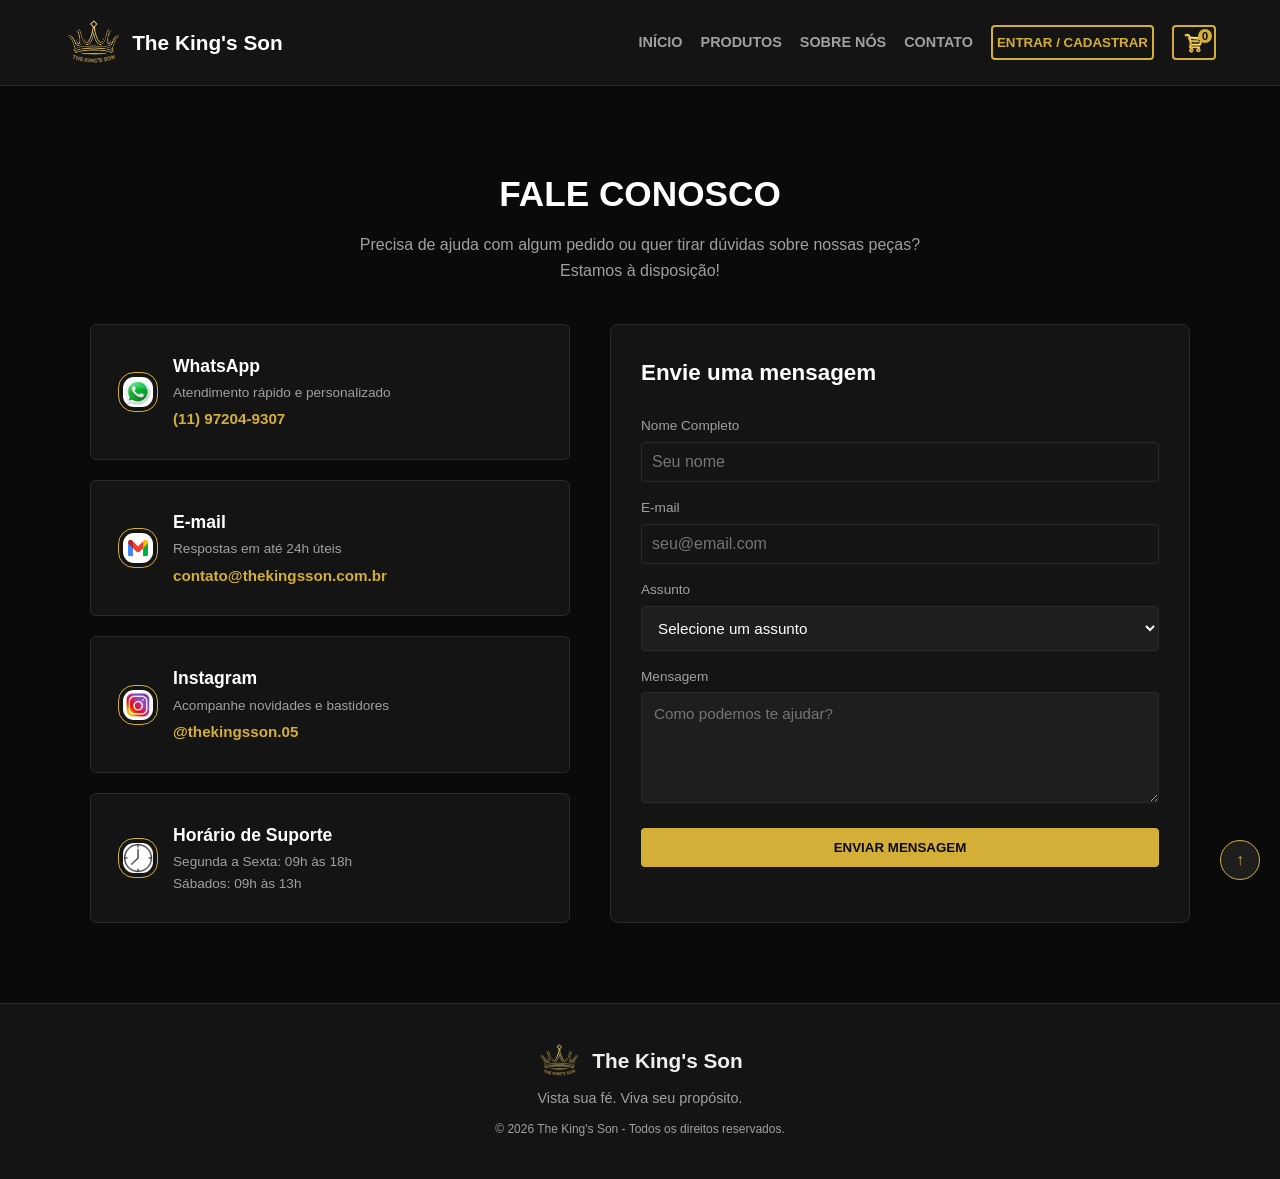
==== contato.html @ 027998e1 "Add files via upload" ====
<!DOCTYPE html>
<html lang="pt-BR">
<head>
    <meta charset="UTF-8">
    <meta name="viewport" content="width=device-width, initial-scale=1.0">
    <title>The King's Son | Moda Cristã</title>
    <link rel="stylesheet" href="style.css">
</head>
<body id="topo">
    <!-- CABEÇALHO DA PÁGINA -->
    <header>
        <div class="logo">
            <img src="./imagens/logopng.png" alt="Logo da marca The King's Son">
            <h1>The King's Son</h1>
        </div>
        <nav aria-label="Navegação Principal">
            <a href="./index.html">INÍCIO</a>
            <a href="./produtos.html">PRODUTOS</a>
            <a href="./sobrenos.html">SOBRE NÓS</a>
            <a href="#topo">CONTATO</a>
            <button type="button" id="botao-login-modal" class="botao-entrar">ENTRAR / CADASTRAR</button>
            <!-- Botão de acionamento do carrinho ajustado para corresponder ao JS -->
            <button type="button" id="botao-carrinho" class="botao-carrinho" aria-label="Abrir carrinho de compras">
                <img src="./imagens/carrinho.png" alt="Carrinho de compras" class="icone-carrinho-img">
                <!-- Contador de itens sobreposto -->
                <span id="contador-carrinho" class="contador-carrinho">0</span>
            </button>
        </nav>
    </header>
    <!-- CORPO DA PÁGINA -->
    <main>
        <!-- SEÇÃO DE CONTATO E ATENDIMENTO -->
        <section class="contato-secao">
            <div class="contato-container">
                <!-- CABEÇALHO DA SEÇÃO -->
                <div class="contato-header">
                    <h2>FALE CONOSCO</h2>
                    <p>Precisa de ajuda com algum pedido ou quer tirar dúvidas sobre nossas peças? Estamos à disposição!</p>
                </div>
                <div class="contato-conteudo">
                <!-- CANAIS DE ATENDIMENTO E REDES SOCIAIS -->
                    <div class="contato-info">
                        <div class="info-card">
                            <img src="./imagens/whatsapp.jpg" alt="Ícone do WhatsApp" class="info-img">
                            <div class="info-texto">
                                <h3>WhatsApp</h3>
                                <p>Atendimento rápido e personalizado</p>
                                <a href="https://wa.me/5511972049307" target="_blank" rel="noopener noreferrer" class="link-destaque">(11) 97204-9307</a>
                            </div>
                        </div>
                        <div class="info-card">
                            <img src="./imagens/gmail.jpg" alt="Ícone de E-mail" class="info-img">
                            <div class="info-texto">
                                <h3>E-mail</h3>
                                <p>Respostas em até 24h úteis</p>
                                <a href="https://mail.google.com/mail/?view=cm&amp;fs=1&amp;to=contato@thekingsson.com.br&amp;su=Suporte%20The%20Kings%20Sons" target="_blank" rel="noopener noreferrer" class="link-destaque">contato@thekingsson.com.br</a>
                            </div>
                        </div>
                        <div class="info-card">
                            <img src="./imagens/instagram.jpg" alt="Ícone do Instagram" class="info-img">
                            <div class="info-texto">
                                <h3>Instagram</h3>
                                <p>Acompanhe novidades e bastidores</p>
                                <a href="https://www.instagram.com/thekingsson.05?stkn=bnY3dXJkcWxwdWU1" target="_blank" rel="noopener noreferrer" class="link-destaque">@thekingsson.05</a>
                            </div>
                        </div>
                        <div class="info-card horarios">
                            <img src="./imagens/relogio.jpg" alt="Ícone do Horário de Suporte" class="info-img">
                            <div class="info-texto">
                                <h3>Horário de Suporte</h3>
                                <p>Segunda a Sexta: 09h às 18h</p>
                                <p>Sábados: 09h às 13h</p>
                            </div>
                        </div>
                    </div>
                    <!-- FORMULÁRIO DE MENSAGEM DIRETA -->
                    <form id="form-contato" class="contato-form">
                        <h3>Envie uma mensagem</h3>
                        <div class="grupo-input">
                            <label for="contato-nome">Nome Completo</label>
                            <input type="text" id="contato-nome" required placeholder="Seu nome">
                        </div>
                        <div class="grupo-input">
                            <label for="contato-email">E-mail</label>
                            <input type="email" id="contato-email" required placeholder="seu@email.com" autocomplete="email">
                        </div>
                        <div class="grupo-input">
                            <label for="contato-assunto">Assunto</label>
                            <select id="contato-assunto" required>
                                <option value="" disabled selected>Selecione um assunto</option>
                                <option value="duvida-produto">Dúvida sobre produtos/tamanhos/cores</option>
                                <option value="status-pedido">Status do meu pedido</option>
                                <option value="troca-devolucao">Troca ou devolução</option><option value="cancelamento-reembolso">Cancelamento/Reembolso</option>
                                <option value="outro">Outros assuntos</option>
                            </select>
                        </div>
                        <div class="grupo-input">
                            <label for="contato-mensagem">Mensagem</label>
                            <textarea id="contato-mensagem" rows="5" required placeholder="Como podemos te ajudar?"></textarea>
                        </div>
                        <button type="submit" class="botao-submit">ENVIAR MENSAGEM</button>
                    </form>
                </div>
            </div>
        </section>
    </main>
    <!-- MODAL DE LOGIN E CADASTRO -->
    <div id="modal-auth" class="modal-container" role="dialog" aria-modal="true" aria-labelledby="titulo-modal">
        <div class="modal-conteudo">
            <button type="button" class="fechar-modal" id="fechar-modal" aria-label="Fechar modal">&times;</button>
            <div class="modal-abas">
                <button type="button" class="aba-botao ativa" id="aba-login">Entrar</button>
                <button type="button" class="aba-botao" id="aba-cadastro">Cadastrar</button>
            </div>
            <!-- FORMULÁRIO DE LOGIN -->
            <form id="form-login" class="form-auth ativa">
                <h3 id="titulo-modal">Acesse sua conta</h3>
                <div class="grupo-input">
                    <label for="login-email">E-mail</label>
                    <input type="email" id="login-email" required placeholder="seu@email.com" autocomplete="email">
                </div>
                <div class="grupo-input">
                    <label for="login-senha">Senha</label>
                    <input type="password" id="login-senha" required placeholder="********" autocomplete="current-password">
                </div>
                <button type="submit" class="botao-submit">ENTRAR</button>
            </form>
            <!-- FORMULÁRIO DE CADASTRO -->
            <form id="form-cadastro" class="form-auth">
                <h3>Crie sua conta</h3>
                <div class="grupo-input">
                    <label for="cad-nome">Nome Completo</label>
                    <input type="text" id="cad-nome" required placeholder="Seu nome" autocomplete="name">
                </div>
                <div class="grupo-input">
                    <label for="cad-email">E-mail</label>
                    <input type="email" id="cad-email" required placeholder="seu@email.com" autocomplete="email">
                </div>
                <div class="grupo-input">
                    <label for="cad-senha">Senha</label>
                    <input type="password" id="cad-senha" required placeholder="Mínimo 6 caracteres" minlength="6" autocomplete="new-password">
                </div>
                <button type="submit" class="botao-submit">CRIAR CONTA</button>
            </form>
        </div>
    </div>
    <!-- GAVETA LATERAL DO CARRINHO -->
    <div id="carrinho-modal" class="carrinho-drawer" role="dialog" aria-modal="true" aria-label="Carrinho de Compras">
        <div class="carrinho-conteudo">
            <div class="carrinho-cabecalho">
                <h3>Seu Carrinho</h3>
                <button type="button" id="fechar-carrinho" aria-label="Fechar carrinho">&times;</button>
            </div>
            <div id="itens-carrinho" class="carrinho-itens">
                <!-- Os itens serão inseridos via JS -->
            </div>
            <div class="carrinho-rodape">
                <p>Total: <strong>R$ <span id="total-carrinho">0,00</span></strong></p>
                <a href="finalizarcompra.html" id="botao-finalizar-compra" class="botao-comprar">Finalizar Compra</a>
            </div>
        </div>
    </div>
    <!-- RODAPÉ DA PÁGINA -->
    <footer>
        <div class="footer-marca">
            <img src="./imagens/logopng.png" alt="Logo The King's Son">
            <h3>The King's Son</h3>
        </div>
        <p>Vista sua fé. Viva seu propósito.</p>
        <p class="copyright">© 2026 The King's Son - Todos os direitos reservados.</p>
    </footer>
    <!-- BOTÃO VOLTAR AO TOPO -->
    <a href="#topo" class="voltar-topo" aria-label="Voltar ao topo da página" title="Voltar ao topo">↑</a>
    <!-- SCRIPTS EXTERNOS -->
    <script type="text/javascript" src="script.js"></script>
</body>
</html>
---- style.css ----
/* ============== CONFIGURAÇÕES GERAIS ============== */
/* Seleciona todos os elementos para reset de espaçamentos */
*{
    /* Remove a margem externa padrão do navegador */
    margin: 0;
    /* Remove o espaçamento interno padrão do navegador */
    padding: 0;
    /* Inclui bordas e preenchimentos no cálculo do tamanho total do elemento */
    box-sizing: border-box;
}
/* Seleciona o elemento raiz da página */
html{
    /* Habilita a rolagem suave ao clicar em links internos */
    scroll-behavior: smooth;
}
/* Seleciona o corpo principal da página */
body{
    /* Define a cor de fundo */
    background-color: #0a0a0a;
    /* Define a cor do texto padrão */
    color: #f0f0f0;
    /* Define a família de fontes da página */
    font-family: Arial, sans-serif;
    /* Define o espaçamento entre as linhas de texto */
    line-height: 1.6;
}
/* Seleciona o container do cabeçalho */
header{
    /* Habilita o layout flexível */
    display: flex;
    /* Distribui os elementos com espaço entre eles */
    justify-content: space-between;
    /* Centraliza os elementos verticalmente */
    align-items: center;
    /* Define o espaçamento interno vertical e lateral */
    padding: 20px 5%;
    /* Define a cor de fundo do cabeçalho */
    background-color: #141414;
    /* Mantém o cabeçalho fixo durante a rolagem */
    position: sticky;
    /* Alinha o cabeçalho no topo da janela */
    top: 0;
    /* Define a sobreposição em relação aos outros elementos */
    z-index: 1000;
    /* Adiciona uma linha de borda na parte inferior */
    border-bottom: 1px solid #2a2a2a;
}
/* Seleciona a caixa da marca e logo */
.logo{
    /* Habilita o layout flexível */
    display: flex;
    /* Centraliza imagem e texto verticalmente */
    align-items: center;
    /* Define a distância entre a imagem e o título */
    gap: 8px;
}
/* Seleciona a imagem do logotipo */
.logo img{
    /* Define a altura fixa da imagem */
    height: 45px;
    /* Ajusta a largura proporcionalmente */
    width: auto;
}
/* Seleciona o título do logotipo */
.logo h1{
    /* Define o tamanho da fonte do título */
    font-size: 1.3rem;
    /* Define a cor do texto do título */
    color: #ffffff;
}
/* Seleciona a barra de navegação */
nav{
    /* Habilita o layout flexível para os links */
    display: flex;
    /* Centraliza os links verticalmente */
    align-items: center;
    /* Define o espaçamento entre os links */
    gap: 18px;
}
/* Seleciona os links do menu */
nav a{
    /* Define a cor do texto dos links */
    color: #a0a0a0;
    /* Remove o sublinhado padrão do link */
    text-decoration: none;
    /* Deixa o texto do link em negrito */
    font-weight: bold;
    /* Define o tamanho da fonte */
    font-size: 0.9rem;
    /* Define transição suave para mudança de cor */
    transition: color 0.3s;
}
/* Seleciona a interação ao passar o mouse sobre o link */
nav a:hover{
    /* Altera a cor do texto no estado de sobreposição */
    color: #d4af37;
}
/* Seleciona o botão de entrada no menu */
.botao-entrar{
    /* Define o fundo transparente */
    background-color: transparent;
    /* Define a cor do texto do botão */
    color: #d4af37;
    /* Aplica a borda ao redor do botão */
    border: 2px solid #d4af37;
    /* Define o espaçamento interno superior/inferior e lateral */
    padding: 8px 4px;
    /* Aplica negrito ao texto do botão */
    font-weight: bold;
    /* Altera o cursor para o formato de ponteiro */
    cursor: pointer;
    /* Arredonda os cantos da borda */
    border-radius: 4px;
    /* Define a transição suave de cor de fundo e texto */
    transition: background-color 0.3s, color 0.3s;
}
/* Seleciona a interação ao passar o mouse sobre o botão de entrar */
.botao-entrar:hover{
    /* Altera a cor de fundo no estado de sobreposição */
    background-color: #d4af37;
    /* Inverte a cor do texto no estado de sobreposição */
    color: #0a0a0a;
}
/* Seleciona a camada escurecida de fundo do modal */
.modal-container{
    /* Oculta o modal da tela por padrão */
    display: none;
    /* Fixa a posição do modal em relação à viewport */
    position: fixed;
    /* Alinha no limite superior */
    top: 0;
    /* Alinha no limite esquerdo */
    left: 0;
    /* Ocupa toda a largura da tela */
    width: 100%;
    /* Ocupa toda a altura da tela */
    height: 100%;
    /* Aplica a cor de fundo semi-transparente */
    background-color: rgba(0, 0, 0, 0.8);
    /* Mantém o elemento acima dos demais componentes */
    z-index: 2000;
    /* Centraliza a caixa de conteúdo verticalmente */
    align-items: center;
    /* Centraliza a caixa de conteúdo horizontalmente */
    justify-content: center;
}
/* Exibe e centraliza o modal APENAS quando tiver a classe 'ativo' */
.modal-container.ativo{
    display: flex;
}
/* Seleciona o painel central do modal */
.modal-conteudo{
    /* Define a cor de fundo da caixa */
    background-color: #1e1e1e;
    /* Define a largura relativa inicial */
    width: 90%;
    /* Limita a largura máxima da caixa */
    max-width: 400px;
    /* Aplica espaçamento interno */
    padding: 30px;
    /* Arredonda as pontas do modal */
    border-radius: 8px;
    /* Aplica a borda ao redor do painel */
    border: 1px solid #d4af37;
    /* Permite o posicionamento absoluto do botão fechar */
    position: relative;
}
/* Seleciona o botão de fechar o modal */
.fechar-modal{
    /* Posiciona o botão em relação ao painel pai */
    position: absolute;
    /* Define a distância do topo */
    top: 10px;
    /* Define a distância da direita */
    right: 15px;
    /* Define o tamanho da fonte do ícone */
    font-size: 1.5rem;
    /* Define a cor do ícone */
    color: #a0a0a0;
    /* Altera o cursor para o formato de ponteiro */
    cursor: pointer;
    /* Remove o fundo do botão */
    background: none;
    /* Remove a borda padrão do botão */
    border: none;
    /* Transição para alteração de cor suave */
    transition: color 0.3s;
}
/* Seleciona a interação hover no botão fechar */
.fechar-modal:hover{
    /* Altera a cor do ícone ao passar o mouse */
    color: #d4af37;
}
/* Seleciona o container das abas de troca de formulário */
.modal-abas{
    /* Habilita o layout flexível */
    display: flex;
    /* Adiciona margem na parte inferior */
    margin-bottom: 20px;
    /* Adiciona uma linha divisória inferior */
    border-bottom: 1px solid #2a2a2a;
}
/* Seleciona os botões das abas */
.aba-botao{
    /* Divide o espaço igualmente entre as abas */
    flex: 1;
    /* Remove o fundo padrão do botão */
    background: none;
    /* Remove as bordas padrão */
    border: none;
    /* Define a cor do texto da aba */
    color: #a0a0a0;
    /* Aplica o espaçamento interno */
    padding: 10px;
    /* Define o tamanho da fonte */
    font-size: 1rem;
    /* Aplica negrito ao texto */
    font-weight: bold;
    /* Altera o cursor para o formato de ponteiro */
    cursor: pointer;
    /* Transição suave de cores nas abas */
    transition: color 0.3s, border-bottom 0.3s;
}
/* Seleciona a aba que está atualmente ativa */
.aba-botao.ativa{
    /* Altera a cor do texto da aba ativa */
    color: #d4af37;
    /* Destaca a parte inferior da aba ativa com uma borda */
    border-bottom: 2px solid #d4af37;
}
/* Seleciona a estrutura do formulário */
.form-auth{
    /* Esconde o formulário inativo */
    display: none;
    /* Organiza os campos em formato de coluna */
    flex-direction: column;
    /* Define o espaçamento entre os campos */
    gap: 15px;
}
/* Seleciona o formulário que está ativo */
.form-auth.ativa{
    /* Exibe o formulário ativo no formato flexível */
    display: flex;
}
/* Seleciona o título interno do formulário */
.form-auth h3{
    /* Centraliza o texto do título */
    text-align: center;
    /* Adiciona espaçamento inferior */
    margin-bottom: 5px;
}
/* Seleciona o grupo contendo rótulo e campo de entrada */
.grupo-input{
    /* Habilita o layout flexível */
    display: flex;
    /* Organiza rótulo e campo em coluna */
    flex-direction: column;
    /* Define a distância entre o rótulo e o campo */
    gap: 5px;
}
/* Seleciona os rótulos de texto dos campos */
.grupo-input label{
    /* Define o tamanho da fonte do rótulo */
    font-size: 0.85rem;
    /* Define a cor do rótulo */
    color: #a0a0a0;
}
/* Seleciona as caixas de digitação */
.grupo-input input{
    /* Define a cor de fundo do campo */
    background-color: #141414;
    /* Aplica uma borda fina ao redor do campo */
    border: 1px solid #2a2a2a;
    /* Define o espaçamento interno */
    padding: 10px;
    /* Arredonda os cantos da caixa */
    border-radius: 4px;
    /* Define a cor do texto digitado */
    color: #ffffff;
    /* Define o tamanho da fonte do texto */
    font-size: 1rem;
    /* Transição suave ao focar no campo */
    transition: border-color 0.3s;
}
/* Seleciona o estado de foco durante a digitação */
.grupo-input input:focus{
    /* Altera a cor da borda quando selecionado */
    border-color: #d4af37;
    /* Remove o contorno padrão do navegador */
    outline: none;
}
/* Seleciona os botões de envio dos formulários */
.botao-submit{
    /* Define a cor de fundo do botão */
    background-color: #d4af37;
    /* Define a cor do texto */
    color: #0a0a0a;
    /* Remove as bordas padrão */
    border: none;
    /* Define o espaçamento interno */
    padding: 12px;
    /* Aplica negrito ao texto */
    font-weight: bold;
    /* Arredonda os cantos do botão */
    border-radius: 4px;
    /* Altera o cursor para o formato de ponteiro */
    cursor: pointer;
    /* Adiciona margem acima do botão */
    margin-top: 10px;
    /* Transição para mudança de cor de fundo */
    transition: background-color 0.3s;
}
/* Seleciona a interação ao passar o mouse sobre o botão de envio */
.botao-submit:hover{
    /* Altera a cor de fundo na sobreposição */
    background-color: #f3c623;
}
/* Seleciona o container do rodapé */
footer{
    /* Centraliza o texto */
    text-align: center;
    /* Define o espaçamento interno */
    padding: 40px 20px;
    /* Define a cor de fundo do rodapé */
    background-color: #141414;
    /* Adiciona uma linha divisória no topo */
    border-top: 1px solid #2a2a2a;
}
/* Seleciona o container do logotipo no rodapé */
.footer-marca{
    /* Habilita o layout flexível */
    display: flex;
    /* Centraliza os elementos no eixo horizontal */
    justify-content: center;
    /* Centraliza os elementos no eixo vertical */
    align-items: center;
    /* Define a distância entre a imagem e o título */
    gap: 10px;
    /* Adiciona margem na parte inferior */
    margin-bottom: 10px;
}
/* Seleciona a imagem do rodapé */
footer img{
    /* Define a largura fixa da imagem do rodapé */
    width: 45px;
    /* Ajusta a altura de forma automática */
    height: auto;
}
/* Seleciona o título do rodapé */
footer h3{
    /* Define o tamanho da fonte */
    font-size: 1.3rem;
    /* Remove a margem inferior para o alinhamento flex */
    margin-bottom: 0;
}
/* Seleciona o texto explicativo do rodapé */
footer p{
    /* Define a cor do texto */
    color: #a0a0a0;
    /* Define o tamanho da fonte */
    font-size: 0.9rem;
}
/* Seleciona a nota de direitos autorais */
footer .copyright{
    /* Adiciona margem acima do texto */
    margin-top: 10px;
    /* Define um tamanho menor para a fonte */
    font-size: 0.75rem;
}
/* Seleciona o botão fixo de navegação para o topo */
.voltar-topo{
    /* Fixa o elemento em relação à janela do navegador */
    position: fixed;
    /* Define a distância em relação à borda inferior */
    bottom: 20px;
    /* Define a distância em relação à borda direita */
    right: 20px;
    /* Define a cor de fundo do botão */
    background-color: #1e1e1e;
    /* Define a cor da seta */
    color: #d4af37;
    /* Aplica a borda ao botão */
    border: 1px solid #d4af37;
    /* Define a largura do botão */
    width: 40px;
    /* Define a altura do botão */
    height: 40px;
    /* Habilita o layout flexível */
    display: flex;
    /* Centraliza a seta horizontalmente */
    align-items: center;
    /* Centraliza a seta verticalmente */
    justify-content: center;
    /* Remove o sublinhado do link */
    text-decoration: none;
    /* Transforma a estrutura do botão em um círculo */
    border-radius: 50%;
    /* Define o peso em negrito para a seta */
    font-weight: bold;
    /* Define a velocidade da animação de movimento */
    transition: transform 0.3s, background-color 0.3s, color 0.3s;
}
/* Seleciona a interação ao passar o mouse sobre o botão voltar ao topo */
.voltar-topo:hover{
    /* Inverte a cor de fundo no estado de sobreposição */
    background-color: #d4af37;
    /* Inverte a cor da seta no estado de sobreposição */
    color: #0a0a0a;
    /* Eleva o botão ligeiramente para cima */
    transform: translateY(-4px);
}
/* Define o container do botão e cria um contexto de posicionamento relativo */
.botao-carrinho{
    /* Define o contexto de posicionamento relativo para o contador filho */
    position: relative;
    /* Ativa o layout flexbox para alinhar os elementos */
    display: inline-flex;
    /* Centraliza o ícone verticalmente dentro do botão */
    align-items: center;
    /* Centraliza o ícone horizontalmente dentro do botão */
    justify-content: center;
    /* Define a largura do botão */
    width: 44px;
    /* Define a altura do botão */
    height: 35px;
    /* Remove a cor de fundo padrão do botão */
    background: transparent;
    /* Aplica a borda ao redor do botão */
    border: 2px solid #d4af37;
    /* Arredonda as pontas do botão no formato de cápsula */
    border-radius: 4px;
    /* Altera o cursor para o ícone de clique */
    cursor: pointer;
    /* Garante que nenhum elemento ultrapasse visualmente os limites da borda */
    overflow: hidden;
}
/* Contador de itens do carrinho */
#contador-carrinho{
    /* Ativa o posicionamento absoluto relativo ao container .botao-carrinho */
    position: absolute;
    /* Posiciona o contador rente ao topo interno da borda */
    top: 2px;
    /* Posiciona o contador rente à lateral direita interna da borda */
    right: 2px;
    /* Ativa o flexbox interno para centralizar o texto no círculo */
    display: flex;
    /* Centraliza o número verticalmente dentro da bolinha */
    align-items: center;
    /* Centraliza o número horizontalmente dentro da bolinha */
    justify-content: center;
    /* Define a largura da bolinha do contador */
    width: 14px;
    /* Define a altura da bolinha do contador */
    height: 14px;
    /* Define a cor de fundo da bolinha do contador */
    background-color: #d4af37;
    /* Define a cor do texto do número */
    color: #0a0a0a;
    /* Define o tamanho da fonte do número do contador */
    font-size: 11px;
    /* Aplica peso em negrito para dar destaque ao número */
    font-weight: bold;
    /* Transforma o enquadramento em uma bolinha perfeitamente circular */
    border-radius: 50%;
    /* Elimina espaços vazios acima e abaixo do número */
    line-height: 1;
}
/* Controla as dimensões e a exibição da imagem dentro do botão */
.icone-carrinho-img{
    /* Define a largura da imagem */
    width: 26px;
    /* Define a altura da imagem */
    height: 26px;
    /* Ajusta a imagem dentro do container mantendo as proporções sem distorcer */
    object-fit: contain;
    /* Converte a imagem em um bloco para remover espaçamentos extras de elementos em linha */
    display: block;
    /* Configura a animação suave para alterações na propriedade de transformação */
    transition: transform 0.2s ease;
}
/* Aplica efeito visual na imagem quando o usuário passa o ponteiro sobre o botão */
.botao-carrinho:hover .icone-carrinho-img{
    /* Aumenta a escala da imagem ligeiramente para criar um efeito de zoom */
    transform: scale(1.08);
}
/* Estrutura principal do painel lateral do carrinho */
.carrinho-drawer{
    /* Fixa o elemento em relação à janela de visualização do navegador */
    position: fixed;
    /* Alinha o topo da gaveta ao topo da tela */
    top: 0;
    /* Esconde o painel totalmente fora da tela pelo lado direito */
    right: -100%;
    /* Define a largura inicial ocupando toda a tela em telas pequenas */
    width: 100%;
    /* Limita a largura máxima a 380 pixels em telas maiores */
    max-width: 380px;
    /* Ocupa 100% da altura total da janela visual */
    height: 100%;
    /* Define a cor de fundo */
    background-color: #141414;
    /* Adiciona uma borda fina na esquerda para separar do resto da página */
    border-left: 1px solid #2a2a2a;
    /* Aplica uma sombra projetada para a esquerda criando profundidade */
    box-shadow: -5px 0 15px rgba(0, 0, 0, 0.5);
    /* Garante que o carrinho fique sobreposto a todos os outros elementos */
    z-index: 1000;
    /* Transiciona a posição 'right' suavemente em 0,3 segundos */
    transition: right 0.3s ease;
}
/* Estado da gaveta quando recebe a classe .ativo via JavaScript */
.carrinho-drawer.ativo{
    /* Move o painel para a borda direita da tela, tornando-o visível */
    right: 0;
}
/* Container interno que organiza o conteúdo do carrinho */
.carrinho-conteudo{
    /* Ativa o modo de layout Flexbox */
    display: flex;
    /* Empilha os elementos internos verticalmente (uma coluna) */
    flex-direction: column;
    /* Faz o container interno ocupar toda a altura da gaveta */
    height: 100%;
    /* Adiciona um espaçamento interno de 20 pixels nas bordas */
    padding: 20px;
}
/* Cabeçalho com o título e botão de fechar */
.carrinho-cabecalho{
    /* Ativa o modo de layout Flexbox no cabeçalho */
    display: flex;
    /* Distribui o título e o botão nas extremidades opostas */
    justify-content: space-between;
    /* Alinha o título e o botão verticalmente ao centro */
    align-items: center;
    /* Adiciona uma linha divisória na parte inferior */
    border-bottom: 1px solid #2a2a2a;
    /* Espaçamento interno entre os elementos e a linha inferior */
    padding-bottom: 15px;
}
/* Estilização do título h3 dentro do cabeçalho */
.carrinho-cabecalho h3{
    /* Define a cor do texto */
    color: #d4af37;
    /* Remove as margens padrão do elemento h3 */
    margin: 0;
}
/* Botão de fechar a gaveta (X) */
#fechar-carrinho{
    /* Remove qualquer fundo padrão do botão */
    background: none;
    /* Remove as bordas padrão do botão */
    border: none;
    /* Define a cor do texto/ícone do botão como branco */
    color: #fff;
    /* Aumenta o tamanho da fonte do botão (24px) */
    font-size: 1.5rem;
    /* Muda o ponteiro do mouse para o ícone de 'mãozinha' ao passar por cima */
    cursor: pointer;
    /* Transiciona a alteração de cor suavemente */
    transition: color 0.2s ease;
}
/* Alteração de cor ao passar o mouse no botão fechar */
#fechar-carrinho:hover{
    /* Muda a cor do 'X' */
    color: #d4af37;
}
/* Área rolável que lista os produtos adicionados */
.carrinho-itens{
    /* Faz este container expandir para ocupar todo o espaço vertical disponível */
    flex: 1;
    /* Adiciona barra de rolagem vertical caso o conteúdo ultrapasse a altura */
    overflow-y: auto;
    /* Adiciona uma margem de 20 pixels nas partes superior e inferior */
    margin: 20px 0;
}
/* Card individual para cada item dentro da lista do carrinho */
.item-carrinho{
    /* Ativa Flexbox para alinhar imagem, textos e botão lado a lado */
    display: flex;
    /* Alinha todos os elementos do item verticalmente ao centro */
    align-items: center;
    /* Cria um espaço de 15 pixels entre cada elemento filho */
    gap: 15px;
    /* Adiciona espaço na parte inferior em relação ao próximo item */
    margin-bottom: 15px;
    /* Espaçamento interno antes da linha divisória */
    padding-bottom: 15px;
    /* Linha divisória inferior entre os itens */
    border-bottom: 1px solid #2a2a2a;
}
/* Miniatura da imagem do produto no carrinho */
.item-carrinho img{
    /* Define a largura fixa da imagem para 60 pixels */
    width: 60px;
    /* Define a altura fixa da imagem para 60 pixels */
    height: 60px;
    /* Ajusta a imagem sem distorcer, cortando os excessos se necessário */
    object-fit: cover;
    /* Arredonda levemente os cantos da imagem em 4 pixels */
    border-radius: 4px;
}
/* Container de informações do produto (nome, preço e quantidade) */
.detalhes-item{
    /* Permite que o texto ocupe todo o espaço central restante */
    flex: 1;
}
/* Título do produto individual */
.detalhes-item h4{
    /* Define um tamanho de fonte ligeiramente menor (aproximadamente 14.4px) */
    font-size: 0.9rem;
    /* Adiciona uma margem inferior de 4 pixels */
    margin-bottom: 4px;
}
/* Agrupador dos botões e do contador de quantidade */
.controles-qtd{
    /* Ativa Flexbox para alinhar os botões e a quantidade em linha */
    display: flex;
    /* Alinha verticalmente ao centro os botões e o número da quantidade */
    align-items: center;
    /* Espaçamento de 8 pixels entre os botões + e - e a quantidade */
    gap: 8px;
    /* Distância superior em relação ao preço do produto */
    margin-top: 5px;
}
/* Botões para somar (+) ou subtrair (-) a quantidade */
.controles-qtd button{
    /* Define a cor de fundo do botão */
    background-color: #2a2a2a;
    /* Remove a borda padrão do botão */
    border: none;
    /* Define a cor do sinal do botão como branco */
    color: #fff;
    /* Define a largura fixa em 24 pixels */
    width: 24px;
    /* Define a altura fixa em 24 pixels */
    height: 24px;
    /* Arredonda os cantos dos botões em 4 pixels */
    border-radius: 4px;
    /* Transforma o ponteiro em 'mãozinha' ao passar sobre os botões */
    cursor: pointer;
    /* Transiciona a cor de fundo de forma suave */
    transition: background-color 0.2s ease;
}
/* Efeito hover nos botões de controle de quantidade */
.controles-qtd button:hover{
    /* Altera o fundo do botão */
    background-color: #d4af37;
    /* Altera a cor do símbolo */
    color: #141414;
}
/* Botão do ícone 'X' para remover o item inteiro do carrinho */
.remover-item{
    /* Remove o fundo padrão do botão */
    background: none;
    /* Remove a borda padrão do botão */
    border: none;
    /* Define a cor do ícone como um tom de vermelho para alerta */
    color: #ff6b6b;
    /* Ajusta o tamanho do ícone de exclusão */
    font-size: 1.2rem;
    /* Transforma o ponteiro em 'mãozinha' ao passar por cima */
    cursor: pointer;
    /* Transiciona a opacidade suavemente ao passar o cursor */
    transition: opacity 0.2s ease;
}
/* Efeito ao passar o mouse no botão de remoção */
.remover-item:hover{
    /* Torna o ícone levemente mais transparente no hover */
    opacity: 0.7;
}
/* Rodapé fixado na base do carrinho (com preço total e botão de finalizar) */
.carrinho-rodape{
    /* Linha divisória superior separando da lista de itens */
    border-top: 1px solid #2a2a2a;
    /* Espaçamento interno na parte superior do rodapé */
    padding-top: 15px;
}
/* Mensagem exibida quando não houver itens no carrinho */
.carrinho-vazio{
    /* Define a cor do texto */
    color: #a0a0a0;
    /* Centraliza o texto no meio do container */
    text-align: center;
    /* Desloca a mensagem 40 pixels para baixo em relação ao topo */
    margin-top: 40px;
}
/* Estilização do link de finalizar compra como botão de destaque */
.botao-finalizar{
    /* Ativa o modelo flexbox para centralizar o texto interno */
    display: flex;
    /* Centraliza o texto verticalmente dentro do botão */
    align-items: center;
    /* Centraliza o texto horizontalmente dentro do botão */
    justify-content: center;
    /* Garante que o botão ocupe 100% da largura do modal do carrinho */
    width: 100%;
    /* Define a altura fixa do botão de ação */
    height: 48px;
    /* Define o espaçamento interno do botão */
    padding: 0 16px;
    /* Define a cor de fundo */
    background-color: #d4af37;
    /* Define a cor do texto para contraste com o fundo */
    color: #0a0a0a;
    /* Define o tamanho da fonte do texto */
    font-size: 16px;
    /* Aplica o peso em negrito para destacar o texto */
    font-weight: bold;
    /* Remove o sublinhado padrão dos links de navegação */
    text-decoration: none;
    /* Arredonda os cantos da borda do botão */
    border-radius: 8px;
    /* Remove bordas do navegador */
    border: none;
    /* Altera o cursor do mouse para a mãozinha de clique */
    cursor: pointer;
    /* Suaviza a transição de cores e efeitos ao passar o mouse */
    transition: background-color 0.2s ease, transform 0.2s ease;
}
/* Efeito ao passar o ponteiro do mouse sobre o botão de finalizar */
.botao-finalizar:hover{
    /* Ajusta levemente a tonalidade da cor de fundo no hover */
    background-color: #c5a028;
    /* Aplica uma leve elevação na escala do botão */
    transform: translateY(-2px);
}



/* ============== ESPECÍFICO DE INDEX ============== */
/* Seleciona a seção do banner de destaque */
.banner{
    /* Define o espaçamento interno vertical e lateral */
    padding: 100px 20px;
    /* Centraliza todo o texto da seção */
    text-align: center;
    /* Define a cor de fundo do banner */
    background-color: #141414;
    /* Adiciona uma linha divisória no topo */
    border-bottom: 1px solid #2a2a2a;
}
/* Seleciona a frase de destaque superior no banner */
.banner-texto .frase{
    /* Define o tamanho da fonte */
    font-size: 0.9rem;
    /* Define a cor de destaque do texto */
    color: #d4af37;
    /* Define o peso da fonte como negrito */
    font-weight: bold;
    /* Adiciona espaçamento na parte inferior */
    margin-bottom: 10px;
}
/* Seleciona o título principal do banner */
.banner-texto h2{
    /* Define o tamanho da fonte do título */
    font-size: 3rem;
    /* Adiciona espaçamento abaixo do título */
    margin-bottom: 10px;
}
/* Seleciona o parágrafo descritivo do banner */
.banner-texto p{
    /* Define o tamanho da fonte */
    font-size: 1.1rem;
    /* Define a cor do texto secundário */
    color: #a0a0a0;
    /* Adiciona margem na parte inferior */
    margin-bottom: 30px;
}
/* Seleciona os botões chamativos da aplicação */
.botao{
    /* Permite aplicar dimensões e espaçamentos no elemento em linha */
    display: inline-block;
    /* Define a cor de fundo do botão */
    background-color: #d4af37;
    /* Define a cor do texto */
    color: #0a0a0a;
    /* Aplica o espaçamento interno vertical e lateral */
    padding: 12px 28px;
    /* Define a fonte em negrito */
    font-weight: bold;
    /* Remove o sublinhado do link */
    text-decoration: none;
    /* Arredonda as pontas da borda */
    border-radius: 4px;
    /* Define a transição suave para efeitos de transformação */
    transition: transform 0.3s, background-color 0.3s;
}
/* Seleciona a interação ao passar o mouse sobre o botão */
.botao:hover{
    /* Altera a cor de fundo na sobreposição */
    background-color: #f3c623;
    /* Desloca o botão ligeiramente para cima */
    transform: translateY(-3px);
}
/* Seleciona a seção externa intermediária da página */
.faixa-intro{
    /* Define o espaçamento interno superior/inferior e lateral da faixa */
    padding: 80px 20px;
    /* Ativa o layout flexível na seção externa */
    display: flex;
    /* Centraliza o container filho horizontalmente na tela */
    justify-content: center;
    /* Define a imagem de fundo */
    background-image: url(./imagens/logopng.png);
    /* Evita que a imagem de fundo se repita se for menor que a seção */
    background-repeat: no-repeat;
    /* Centraliza a imagem na seção */
    background-position: center;
    /* Reduz e ajusta a imagem para que ela apareça 100% inteira na tela sem cortes */
    background-size: contain;
    /* Define uma cor de fundo reserva para preencher os lados caso a imagem seja menor */
    background-color: #1e1e1e;
    /* Adiciona uma linha divisória no topo */
    border-bottom: 1px solid #2a2a2a;
}
/* Seleciona o cartão de apresentação que fica sobreposto à faixa de fundo */
.intro{
    /* Define o limite máximo de largura do cartão */
    max-width: 800px;
    /* Define a cor de fundo do cartão interno para contrastar com a imagem de fundo */
    background-color: rgba(255, 255, 255, 0.70);
    /* Adiciona espaçamento interno em todas as direções do cartão */
    padding: 50px 40px;
    /* Define o grau de arredondamento dos cantos do cartão */
    border-radius: 8px;
    /* Centraliza o alinhamento dos textos contidos no cartão */
    text-align: center;
    /* Aplica uma sombra projetada suave ao redor do cartão */
    box-shadow: 0 4px 20px rgba(0, 0, 0, 0.15);
    /* Cria uma faixa de borda decorativa sólida apenas no lado esquerdo do cartão */
    border-left: 4px solid #d4af37;
    /* Garante a cor escura dos textos internos para contraste com fundo claro */
    color: #1a1a1a;
}
/* Seleciona o texto dentro da faixa introdutória */
.intro p{
    /* Define o tamanho da fonte */
    font-size: 1.1rem;
    /* Aplica o estilo itálico ao texto */
    font-style: italic;
    /* Limita a largura máxima do bloco de texto */
    max-width: 800px;
    /* Centraliza o bloco horizontalmente */
    margin: 0 auto;
}



/* ============== ESPECÍFICO DE PRODUTOS ============== */
/* Seleciona o bloco container de produtos */
.produtos{
    /* Aplica o espaçamento em relação aos limites da tela */
    padding: 40px 5%;
    /* Define a compensação para rolagem considerando o cabeçalho fixo */
    scroll-margin-top: 80px;
}
/* Seleciona o título da coleção de produtos */
.produtos h2{
    /* Centraliza o texto do título */
    text-align: center;
    /* Define o tamanho da fonte */
    font-size: 2rem;
    /* Define a margem na base do título */
    margin-bottom: 5px;
}
/* Seleciona o parágrafo explicativo da seção */
.subtitulo{
    /* Centraliza o texto */
    text-align: center;
    /* Define a cor suave para leitura */
    color: #a0a0a0;
    /* Aplica margem inferior grande antes do catálogo */
    margin-bottom: 35px;
}
/* Seleciona a estrutura flexível com filtros e catálogo */
.produtos-container{
    /* Habilita a visualização flex */
    display: flex;
    /* Permite quebra de linha para adaptação mobile */
    flex-wrap: wrap;
    /* Espaçamento entre o painel lateral e a grade de produtos */
    gap: 30px;
    /* Alinha o topo dos elementos do painel e catálogo */
    align-items: flex-start;
}
/* ESTILOS DO PAINEL DE FILTROS À ESQUERDA */
/* Seleciona a caixa de filtros laterais */
.painel-filtros{
    /* Largura flexível com base de inicialização fixa */
    flex: 1 1 240px;
    /* Define a cor de fundo do painel */
    background-color: #141414;
    /* Aplica borda ao redor do painel lateral */
    border: 1px solid #2a2a2a;
    /* Arredonda os cantos da caixa */
    border-radius: 8px;
    /* Espaçamento interno de preenchimento */
    padding: 20px;
}
/* Seleciona o título principal do painel de filtros */
.painel-filtros h3{
    /* Define o tamanho do título */
    font-size: 1.2rem;
    /* Define a cor para o cabeçalho */
    color: #d4af37;
    /* Adiciona uma borda na base do título */
    border-bottom: 1px solid #2a2a2a;
    /* Espaçamento interno na parte inferior */
    padding-bottom: 10px;
    /* Espaçamento externo na base do título */
    margin-bottom: 15px;
}
/* Seleciona cada bloco de grupo de filtros */
.grupo-filtro{
    /* Espaçamento entre diferentes grupos de filtro */
    margin-bottom: 20px;
}
/* Seleciona o rótulo de título de cada filtro */
.grupo-filtro h4{
    /* Define o tamanho da fonte */
    font-size: 0.95rem;
    /* Define a cor para texto claro */
    color: #ffffff;
    /* Espaçamento externo na base */
    margin-bottom: 10px;
}
/* Seleciona as opções com caixas de marcação */
.grupo-filtro label{
    /* Exibe uma caixa por linha */
    display: block;
    /* Define o tamanho da fonte */
    font-size: 0.88rem;
    /* Define a cor secundária */
    color: #a0a0a0;
    /* Espaçamento entre os checkboxes */
    margin-bottom: 6px;
    /* Muda o cursor para mãozinha */
    cursor: pointer;
}
/* Seleciona o cursor nos checkboxes */
.grupo-filtro input[type="checkbox"]{
    /* Adiciona respiro entre a caixa e o texto do rótulo */
    margin-right: 8px;
}
/* Seleciona o input tipo barra de preço */
.grupo-filtro input[type="range"]{
    /* Expande a barra por toda a largura do grupo */
    width: 100%;
}
/* Seleciona o botão de limpeza dos filtros */
.botao-limpar{
    /* Expande o botão na largura do painel */
    width: 100%;
    /* Define o preenchimento interno */
    padding: 10px;
    /* Define o fundo transparente */
    background-color: transparent;
    /* Cor do texto do botão */
    color: #a0a0a0;
    /* Borda do botão */
    border: 1px solid #2a2a2a;
    /* Cantos levemente arredondados */
    border-radius: 4px;
    /* Cursor no padrão de ação clicável */
    cursor: pointer;
    /* Transição suave do efeito hover */
    transition: background-color 0.3s, color 0.3s;
}
/* Efeito ao passar o mouse sobre o botão de limpar */
.botao-limpar:hover{
    /* Altera o fundo do botão para vermelho sutil */
    background-color: #2a1212;
    /* Muda a cor do texto do botão para vermelho claro */
    color: #ff6b6b;
}
/* ESTILOS DO CATÁLOGO DE PRODUTOS */
/* Seleciona o invólucro do catálogo e paginação */
.catalogo-wrapper{
    /* Ocupa a maior fração de espaço da tela */
    flex: 3 1 600px;
}
/* Seleciona a grade organizadora dos cartões de produtos */
.lista-produtos{
    /* Habilita o modelo de exibição em grade bidimensional */
    display: grid;
    /* Define 3 colunas de larguras iguais com responsividade dinâmica */
    grid-template-columns: repeat(auto-fill, minmax(220px, 1fr));
    /* Define o espaçamento entre linhas e colunas de produtos */
    gap: 20px;
}
/* Seleciona o cartão individual de produto */
.produto{
    /* Cor de fundo do cartão */
    background-color: #141414;
    /* Borda sutil de isolamento */
    border: 1px solid #2a2a2a;
    /* Arredondamento dos cantos */
    border-radius: 8px;
    /* Espaçamento interno no cartão */
    padding: 15px;
    /* Centraliza o texto dos cartões */
    text-align: center;
    /* Animação suave para efeito hover */
    transition: border-color 0.3s, transform 0.3s;
}
/* Efeito de sobreposição do mouse no cartão de produto */
.produto:hover{
    /* Muda a cor da borda */
    border-color: #d4af37;
    /* Eleva o cartão levemente */
    transform: translateY(-4px);
}
/* Seleciona o container da imagem do produto */
.produto-imagem{
    /* Define a largura total da área da imagem */
    width: 100%;
    /* Define a altura fixa da área da imagem */
    height: 180px;
    /* Define a cor de fundo neutra caso a imagem não carregue */
    background-color: #1e1e1e;
    /* Arredonda os cantos do bloco da imagem */
    border-radius: 6px;
    /* Previne o vazamento da imagem fora dos cantos */
    overflow: hidden;
    /* Margem na base da área visual */
    margin-bottom: 12px;
}
/* Seleciona a imagem dentro do cartão do produto */
.produto-imagem img{
    /* Define a largura total para preencher o container */
    width: 100%;
    /* Define a altura total do bloco */
    height: 100%;
    /* Ajusta a imagem mantendo a proporção correta sem achatar */
    object-fit: cover;
}
/* Seleciona o nome do produto */
.produto h3{
    /* Tamanho da fonte do nome */
    font-size: 1.05rem;
    /* Margem na base do título */
    margin-bottom: 6px;
}
/* Seleciona o texto descritivo do produto */
.produto p{
    /* Tamanho da fonte descritiva */
    font-size: 0.85rem;
    /* Cor secundária para o texto */
    color: #a0a0a0;
    /* Margem inferior antes do preço */
    margin-bottom: 10px;
}
/* Seleciona o elemento de preço do produto */
.produto strong{
    /* Exibe o preço como bloco para formatação de margem */
    display: block;
    /* Tamanho do texto do preço */
    font-size: 1.1rem;
    /* Cor para destacar o valor */
    color: #d4af37;
    /* Margem antes do botão de compra */
    margin-bottom: 12px;
}
/* Seleciona o botão de ação no cartão do produto */
.botao-comprar{
    /* Exibe o botão cobrindo todo o espaço do container */
    display: block;
    /* Preenchimento interno do botão */
    padding: 10px;
    /* Cor de fundo */
    background-color: #d4af37;
    /* Cor do texto */
    color: #000000;
    /* Peso de fonte em negrito */
    font-weight: bold;
    /* Remove a linha do link */
    text-decoration: none;
    /* Arredondamento das pontas do botão */
    border-radius: 4px;
    /* Transição suave ao passar o cursor */
    transition: background-color 0.3s;
}
/* Efeito ao passar o mouse sobre o botão de compra */
.botao-comprar:hover{
    /* Altera o fundo */
    background-color: #f3c623;
}
/* ESTILOS DOS CONTROLES DE PAGINAÇÃO */
/* Seleciona a barra de botões de paginação */
.paginacao{
    /* Layout flexível */
    display: flex;
    /* Centraliza os botões de páginas */
    justify-content: center;
    /* Alinha os botões na mesma altura */
    align-items: center;
    /* Espaçamento horizontal entre botões de navegação */
    gap: 8px;
    /* Margem superior separando do catálogo de produtos */
    margin-top: 35px;
}
/* Seleciona os botões numéricos e de setas da paginação */
.paginacao button{
    /* Define o tamanho interno dos botões */
    padding: 8px 14px;
    /* Cor de fundo */
    background-color: #141414;
    /* Borda */
    border: 1px solid #2a2a2a;
    /* Cor do texto branca */
    color: #ffffff;
    /* Cantos levemente arredondados */
    border-radius: 4px;
    /* Cursor no formato clicável */
    cursor: pointer;
    /* Animação suave para as mudanças visuais */
    transition: background-color 0.3s, border-color 0.3s;
}
/* Efeito ao passar o mouse nos botões de paginação */
.paginacao button:hover:not(:disabled){
    /* Muda a cor da borda */
    border-color: #d4af37;
    /* Muda a cor do texto */
    color: #d4af37;
}
/* Seleciona a página ativa atual na barra de paginação */
.paginacao button.ativa{
    /* Cor do fundo para a página selecionada */
    background-color: #d4af37;
    /* Cor do texto do número ativo */
    color: #000000;
    /* Borda sólida na cor do elemento */
    border-color: #d4af37;
    /* Fonte em negrito para destacar */
    font-weight: bold;
}
/* Seleciona o botão de navegação desabilitado */
.paginacao button:disabled{
    /* Transparência parcial para demonstrar desabilitação */
    opacity: 0.4;
    /* Altera o estilo do ponteiro para desativado */
    cursor: not-allowed;
}



/* ============== ESPECÍFICO DE SOBRE NÓS ============== */
/* Seleciona a seção contêiner dos manifestos */
.manifestos-container{
    /* Aplica o espaçamento interno */
    padding: 60px 10%;
    /* Define a cor de fundo da seção */
    background-color: #141414;
}
/* Seleciona o título principal dos manifestos */
.manifestos-container h2{
    /* Centraliza o título */
    text-align: center;
    /* Define o tamanho da fonte */
    font-size: 2.2rem;
    /* Adiciona margem na parte inferior */
    margin-bottom: 40px;
}
/* Seleciona o grupo/grade dos cartões de manifesto */
.grid-manifestos{
    /* Habilita o layout flexível */
    display: flex;
    /* Permite que os cartões dobrem de linha conforme o espaço */
    flex-wrap: wrap;
    /* Define a distância entre os cartões */
    gap: 20px;
    /* Adiciona espaçamento na parte inferior */
    margin-bottom: 50px;
}
/* Seleciona a numeração em destaque do manifesto */
.numero-manifesto{
    /* Define o tamanho do número */
    font-size: 1.8rem;
    /* Aplica o peso em negrito */
    font-weight: bold;
    /* Define a cor do número */
    color: #d4af37;
    /* Exibe o número como um bloco isolado */
    display: block;
    /* Adiciona distância em relação ao texto */
    margin-bottom: 10px;
}
/* Seleciona o título da área de bordões */
.bordoes-secao h3{
    /* Define o tamanho da fonte do título */
    font-size: 1.6rem;
    /* Centraliza o alinhamento do texto */
    text-align: center;
    /* Adiciona espaçamento abaixo do título */
    margin-bottom: 30px;
}
/* Seleciona o container organizador dos bordões */
.bordoes-grid{
    /* Habilita o layout flexível */
    display: flex;
    /* Permite a quebra dos elementos em várias linhas */
    flex-wrap: wrap;
    /* Define a distância entre as categorias */
    gap: 20px;
}
/* Seleciona o bloco de categoria de bordão */
.categoria-bordao{
    /* Define a cor de fundo do bloco */
    background-color: #1e1e1e;
    /* Aplica espaçamento interno */
    padding: 20px;
    /* Arredonda as pontas do container */
    border-radius: 6px;
    /* Aplica uma borda fina ao redor do bloco */
    border: 1px solid #2a2a2a;
    /* Define o comportamento adaptável do bloco na tela */
    flex: 1 1 250px;
}
/* Seleciona o sub-título da categoria */
.categoria-bordao h4{
    /* Define o tamanho da fonte */
    font-size: 1.1rem;
    /* Adiciona margem inferior */
    margin-bottom: 15px;
    /* Define a cor do texto do título */
    color: #d4af37;
}
/* Seleciona a lista de frases */
.categoria-bordao ul{
    /* Remove os marcadores/pontos da lista */
    list-style: none;
}
/* Seleciona cada frase da lista */
.categoria-bordao li{
    /* Aplica espaçamento interno superior e inferior */
    padding: 6px 0;
    /* Cria uma linha divisória na parte inferior */
    border-bottom: 1px solid #2a2a2a;
    /* Define o tamanho da fonte */
    font-size: 0.9rem;
    /* Define a cor do texto da frase */
    color: #a0a0a0;
}
/* Seleciona a categoria com foco principal */
.categoria-bordao.destaque-marca{
    /* Altera a cor da borda do container de destaque */
    border: 1px solid #d4af37;
}
/* Seleciona a caixa do bordão oficial */
.bordao-principal{
    /* Adiciona margem na parte superior */
    margin-top: 15px;
    /* Aplica espaçamento interno */
    padding: 10px;
    /* Define a cor de fundo da caixa */
    background-color: #2a2a2a;
    /* Arredonda as bordas da caixa */
    border-radius: 4px;
    /* Centraliza o texto */
    text-align: center;
    /* Define a cor do texto */
    color: #d4af37;
}



/* ============== ESPECÍFICO DE CONTATO ============== */
/* Seleciona o container principal da seção de contato */
.contato-secao{
    /* Define o espaçamento interno superior/inferior de 80px e lateral de 5% */
    padding: 80px 5%;
    /* Define a cor de fundo preta padrão do site */
    background-color: #0a0a0a;
}
/* Seleciona a caixa que limita a largura do conteúdo de contato */
.contato-container{
    /* Limita a largura máxima da seção */
    max-width: 1100px;
    /* Centraliza o bloco horizontalmente na tela */
    margin: 0 auto;
}
/* Seleciona o bloco de cabeçalho da seção */
.contato-header{
    /* Centraliza os textos do título e da descrição */
    text-align: center;
    /* Adiciona espaçamento na parte inferior */
    margin-bottom: 40px;
}
/* Seleciona o título principal da seção de contato */
.contato-header h2{
    /* Define o tamanho da fonte do título */
    font-size: 2.2rem;
    /* Define a cor do texto para branco */
    color: #ffffff;
    /* Adiciona margem na parte inferior */
    margin-bottom: 10px;
}
/* Seleciona o parágrafo descritivo do cabeçalho */
.contato-header p{
    /* Define a cor para o texto secundário */
    color: #a0a0a0;
    /* Define o tamanho da fonte */
    font-size: 1rem;
    /* Limita a largura máxima do texto descritivo */
    max-width: 600px;
    /* Centraliza o bloco de texto horizontalmente */
    margin: 0 auto;
}
/* Seleciona o container organizador dos cartões e do formulário */
.contato-conteudo{
    /* Habilita o layout flexível */
    display: flex;
    /* Permite que os elementos dobrem de linha em telas menores */
    flex-wrap: wrap;
    /* Define o espaçamento entre as colunas */
    gap: 40px;
    /* Distribui os elementos com espaço entre as extremidades */
    justify-content: space-between;
}
/* Seleciona a coluna contendo os cartões de informações */
.contato-info{
    /* Define o comportamento flexível e largura base inicial */
    flex: 1 1 320px;
    /* Habilita o layout flexível */
    display: flex;
    /* Organiza os cartões em coluna */
    flex-direction: column;
    /* Define a distância entre cada cartão de canal */
    gap: 20px;
}
/* Seleciona cada cartão de informação individual */
.info-card{
    /* Habilita o layout flexível */
    display: flex;
    /* Centraliza o ícone e os textos verticalmente */
    align-items: center;
    /* Define o espaçamento entre o ícone e o texto */
    gap: 15px;
    /* Define a cor de fundo do cartão */
    background-color: #141414;
    /* Aplica o espaçamento interno no cartão */
    padding: 27px;
    /* Arredonda os cantos da caixa */
    border-radius: 6px;
    /* Aplica uma linha de borda fina ao redor da caixa */
    border: 1px solid #2a2a2a;
    /* Define a transição suave para borda e movimento */
    transition: border-color 0.3s, transform 0.3s;
}
/* Seleciona a interação ao passar o mouse sobre o cartão */
.info-card:hover{
    /* Altera a cor da borda */
    border-color: #d4af37;
    /* Desloca o cartão ligeiramente para cima */
    transform: translateY(-2px);
}
/* Seleciona a imagem de ícone dentro do cartão */
.info-img{
    /* Define a largura fixa do ícone */
    width: 40px;
    /* Define a altura fixa do ícone */
    height: 40px;
    /* Garante que a imagem mantenha a proporção original sem distorcer */
    object-fit: contain;
    /* Impede que o ícone encolha se o texto ao lado for grande */
    flex-shrink: 0;
    /* Arredonda os cantos da imagem do ícone */
    border-radius: 40%;
    /* Aplica uma borda fina colorida ao redor da imagem */
    border: 1px solid #d4af37;
    /* Adiciona um espaçamento entre a borda e a imagem interna */
    padding: 4px;
}
/* Seleciona o título de cada cartão */
.info-texto h3{
    /* Define o tamanho da fonte */
    font-size: 1.1rem;
    /* Define a cor do texto para branco */
    color: #ffffff;
    /* Adiciona uma leve margem na parte inferior */
    margin-bottom: 2px;
}
/* Seleciona a descrição dentro do cartão */
.info-texto p{
    /* Define o tamanho da fonte */
    font-size: 0.85rem;
    /* Define a cor para o texto secundário */
    color: #a0a0a0;
}
/* Seleciona os links em destaque dentro dos cartões */
.link-destaque{
    /* Define a cor para o link */
    color: #d4af37;
    /* Remove o sublinhado padrão */
    text-decoration: none;
    /* Deixa o texto em negrito */
    font-weight: bold;
    /* Define o tamanho da fonte */
    font-size: 0.95rem;
    /* Permite aplicar margens no elemento em linha */
    display: inline-block;
    /* Adiciona espaçamento acima do link */
    margin-top: 4px;
    /* Define a transição suave para a troca de cor */
    transition: color 0.3s;
}
/* Seleciona a interação ao passar o mouse sobre o link em destaque */
.link-destaque:hover{
    /* Altera a cor na sobreposição */
    color: #f3c623;
}
/* Seleciona o formulário de contato */
.contato-form{
    /* Define o comportamento flexível e largura base inicial */
    flex: 1 1 420px;
    /* Define a cor de fundo do painel do formulário */
    background-color: #141414;
    /* Aplica o espaçamento interno */
    padding: 30px;
    /* Arredonda os cantos da caixa */
    border-radius: 8px;
    /* Aplica uma linha de borda ao redor do formulário */
    border: 1px solid #2a2a2a;
    /* Habilita o layout flexível */
    display: flex;
    /* Organiza os campos em formato de coluna */
    flex-direction: column;
    /* Define o espaçamento entre os campos */
    gap: 15px;
}
/* Seleciona o título interno do formulário */
.contato-form h3{
    /* Define o tamanho da fonte */
    font-size: 1.4rem;
    /* Define a cor do texto para branco */
    color: #ffffff;
    /* Adiciona margem na parte inferior */
    margin-bottom: 10px;
}
/* Seleciona as caixas de seleção e área de texto */
.grupo-input select, .grupo-input textarea{
    /* Define a cor de fundo dos campos */
    background-color: #1e1e1e;
    /* Aplica uma borda fina ao redor dos campos */
    border: 1px solid #2a2a2a;
    /* Define o espaçamento interno de digitação */
    padding: 12px;
    /* Arredonda as pontas das caixas */
    border-radius: 4px;
    /* Define a cor do texto digitado */
    color: #ffffff;
    /* Define o tamanho da fonte */
    font-size: 0.95rem;
    /* Herda a família de fontes do elemento pai */
    font-family: inherit;
    /* Transição suave ao focar no campo */
    transition: border-color 0.3s;
}
/* Seleciona o estado de foco na seleção e na área de texto */
.grupo-input select:focus, .grupo-input textarea:focus{
    /* Altera a cor da borda quando selecionado */
    border-color: #d4af37;
    /* Remove o contorno padrão do navegador */
    outline: none;
}
/* Seleciona a caixa de mensagem de texto multilinha */
.grupo-input textarea{
    /* Permite ao usuário redimensionar a caixa apenas no eixo vertical */
    resize: vertical;
}



/* ============== ESPECÍFICO DE FINALIZAR COMPRA ============== */
/* PÁGINA DE CHECKOUT / FINALIZAR COMPRA */
/* Seção Principal do Checkout */
.checkout-secao{
    /* Adiciona um espaçamento interno de 50px no topo e na base, e 5% nas laterais */
    padding: 50px 5%;
    /* Define a largura máxima do contêiner para 1200px */
    max-width: 1200px;
    /* Centraliza a seção horizontalmente na página */
    margin: 0 auto;
}
.checkout-header{
    /* Centraliza o texto do cabeçalho */
    text-align: center;
    /* Adiciona um espaçamento externo inferior */
    margin-bottom: 40px;
}
.checkout-header h2{
    /* Define o tamanho da fonte */
    font-size: 2.2rem;
    /* Define a cor do texto */
    color: #ffffff;
    /* Adiciona um espaçamento externo inferior */
    margin-bottom: 5px;
}
/* Layout Responsivo de Duas Colunas */
.checkout-container{
    /* Ativa o modelo de layout Flexbox */
    display: flex;
    /* Permite que os elementos quebrem para a próxima linha se não houver espaço */
    flex-wrap: wrap;
    /* Cria um espaçamento entre os elementos filhos */
    gap: 30px;
    /* Alinha os itens flexíveis ao topo do contêiner */
    align-items: flex-start;
}
/* Formulário de Finalização */
.checkout-container .formulario{
    /* Permite que o elemento cresça e encolha com largura base de 500px */
    flex: 1 1 500px;
    /* Define a cor de fundo do formulário */
    background-color: #141414;
    /* Adiciona uma borda sólida */
    border: 1px solid #2a2a2a;
    /* Arredonda os cantos da caixa */
    border-radius: 8px;
    /* Adiciona um espaçamento interno em todos os lados */
    padding: 30px;
}
.checkout-container .formulario h3{
    /* Define o tamanho da fonte */
    font-size: 1.3rem;
    /* Define a cor do texto */
    color: #ffffff;
    /* Cria uma linha divisória na parte inferior com borda sólida */
    border-bottom: 1px solid #2a2a2a;
    /* Adiciona um espaçamento interno inferior acima da linha */
    padding-bottom: 12px;
    /* Adiciona um espaçamento externo inferior abaixo da linha */
    margin-bottom: 20px;
}
/* Layout em grade para CEP e Endereço */
.campo-duplo{
    /* Ativa o Flexbox para organizar os campos em linha */
    display: flex;
    /* Cria um espaçamento entre os campos */
    gap: 15px;
    /* Permite quebrar linha caso a tela fique pequena */
    flex-wrap: wrap;
}
.campo-duplo .grupo-input{
    /* Ocupa 1 proporção do espaço disponível na linha */
    flex: 1;
    /* Define a largura mínima do campo antes de quebrar linha */
    min-width: 140px;
}
.campo-duplo .flex-2{
    /* Ocupa 2 proporções do espaço disponível (o dobro do grupo-input simples) */
    flex: 2;
    /* Define a largura mínima do campo antes de quebrar linha */
    min-width: 220px;
}
.botao-checkout{
    /* Faz o botão ocupar toda a largura disponível (100%) */
    width: 100%;
    /* Adiciona um espaçamento externo superior */
    margin-top: 20px;
    /* Define o tamanho da fonte */
    font-size: 1rem;
    /* Adiciona um espaçamento entre as letras do texto */
    letter-spacing: 1px;
}
/* Card de Resumo do Pedido */
.checkout-container .resumo{
    /* Permite crescer/encolher com largura base de 350px */
    flex: 1 1 350px;
    /* Define a cor de fundo */
    background-color: #141414;
    /* Adiciona uma borda sólida */
    border: 1px solid #2a2a2a;
    /* Arredonda os cantos */
    border-radius: 8px;
    /* Adiciona um espaçamento interno */
    padding: 30px;
    /* Fixa o elemento na tela durante a rolagem */
    position: sticky;
    /* Distância do topo da janela ao acompanhar a rolagem */
    top: 90px;
}
.checkout-container .resumo h3{
    /* Define o tamanho da fonte */
    font-size: 1.3rem;
    /* Define a cor do texto */
    color: #d4af37;
    /* Cria uma linha divisória sólida na parte inferior */
    border-bottom: 1px solid #2a2a2a;
    /* Adiciona um espaçamento interno inferior */
    padding-bottom: 12px;
    /* Adiciona um espaçamento externo inferior */
    margin-bottom: 20px;
}
.resumo-itens{
    /* Define a altura máxima da lista de itens */
    max-height: 250px;
    /* Exibe uma barra de rolagem vertical apenas se os itens ultrapassarem a altura máxima */
    overflow-y: auto;
    /* Adiciona um espaçamento externo inferior */
    margin-bottom: 20px;
    /* Adiciona um espaçamento interno à direita para afastar o texto da barra de rolagem */
    padding-right: 5px;
}
.resumo-calculo{
    /* Cria uma linha divisória superior */
    border-top: 1px solid #2a2a2a;
    /* Adiciona um espaçamento interno superior */
    padding-top: 15px;
    /* Ativa o Flexbox */
    display: flex;
    /* Organiza os elementos filhos em uma coluna vertical */
    flex-direction: column;
    /* Cria um espaçamento entre as linhas de cálculo */
    gap: 12px;
}
.resumo-linha{
    /* Ativa o Flexbox */
    display: flex;
    /* Distribui o texto com o título à esquerda e o valor à direita */
    justify-content: space-between;
    /* Define o tamanho da fonte */
    font-size: 0.95rem;
    /* Define a cor do texto  */
    color: #a0a0a0;
}
.destaque-frete{
    /* Define a cor do texto de frete */
    color: #4cd137;
    /* Aplica o estilo de texto em negrito */
    font-weight: bold;
}
.resumo-linha.total{
    /* Aumenta o tamanho da fonte do valor total */
    font-size: 1.2rem;
    /* Aplica o estilo de texto em negrito ao total */
    font-weight: bold;
    /* Define a cor do texto */
    color: #ffffff;
    /* Cria uma linha divisória superior pontilhada/tracejada de 1px */
    border-top: 1px dashed #2a2a2a;
    /* Adiciona um espaçamento interno superior */
    padding-top: 12px;
    /* Adiciona um espaçamento externo superior */
    margin-top: 5px;
}
.resumo-linha.total #total-checkout{
    /* Define a cor do valor total */
    color: #d4af37;
}
.voltar-loja{
    /* Permite aplicar margens verticais mantendo o comportamento de link em linha */
    display: inline-block;
    /* Adiciona um espaçamento externo superior */
    margin-top: 25px;
    /* Define a cor do link */
    color: #a0a0a0;
    /* Remove o sublinhado padrão do link */
    text-decoration: none;
    /* Define o tamanho da fonte */
    font-size: 0.9rem;
    /* Suaviza a transição da cor em 0.3 segundos ao passar o mouse */
    transition: color 0.3s ease;
}
.voltar-loja:hover{
    /* Altera a cor do texto do link ao passar o cursor por cima */
    color: #d4af37;
}
/* ESTILOS DAS BOXES DINÂMICAS DE PAGAMENTO (CARTÃO E PIX) */
/* Esconder elementos inativos */
.escondido{
    /* Oculta completamente o elemento da tela e força a regra com !important */
    display: none !important;
}
/* Caixa genérica de detalhes do pagamento */
.box-dinamica-pagamento{
    /* Define o fundo da caixa de pagamento */
    background-color: #1e1e1e;
    /* Adiciona uma borda */
    border: 1px solid #2a2a2a;
    /* Adiciona uma borda de destaque no lado esquerdo */
    border-left: 3px solid #d4af37;
    /* Arredonda os cantos da caixa */
    border-radius: 6px;
    /* Adiciona um espaçamento interno */
    padding: 20px;
    /* Adiciona um espaçamento externo superior */
    margin-top: 15px;
    /* Adiciona um espaçamento externo inferior */
    margin-bottom: 20px;
    /* Aplica a animação 'fadeIn' com duração de 0.3 segundos e transição suave */
    animation: fadeIn 0.3s ease-in-out;
}
.box-dinamica-pagamento h4{
    /* Define a cor do título da caixa */
    color: #d4af37;
    /* Define o tamanho da fonte */
    font-size: 1.05rem;
    /* Adiciona um espaçamento externo inferior */
    margin-bottom: 15px;
}
.opcional{
    /* Reduce o tamanho da fonte */
    font-size: 0.75rem;
    /* Define a cor do texto */
    color: #888888;
    /* Remove o negrito, tornando a fonte normal */
    font-weight: normal;
}
/* Estilização específica do Pix */
.instrucao-pix{
    /* Define o tamanho da fonte das instruções */
    font-size: 0.9rem;
    /* Define a cor do texto */
    color: #cccccc;
    /* Adiciona um espaçamento externo inferior */
    margin-bottom: 12px;
}
.container-codigo-pix{
    /* Ativa o Flexbox para alinhar o campo e o botão lado a lado */
    display: flex;
    /* Cria um espaçamento entre o campo de texto e o botão */
    gap: 10px;
    /* Alinha verticalmente os elementos ao centro */
    align-items: center;
}
.container-codigo-pix input{
    /* Faz o campo de entrada preencher todo o espaço restante do contêiner */
    flex: 1;
    /* Define a cor de fundo do campo */
    background-color: #141414;
    /* Adiciona uma borda */
    border: 1px solid #2a2a2a;
    /* Define a cor do texto dentro do campo */
    color: #d4af37;
    /* Adiciona um espaçamento interno */
    padding: 10px;
    /* Define uma fonte monoespaçada (estilo código) */
    font-family: monospace;
    /* Define o tamanho da fonte do código */
    font-size: 0.85rem;
    /* Arredonda os cantos do campo */
    border-radius: 4px;
    /* Seleciona todo o conteúdo do input automaticamente ao clicar nele */
    user-select: all;
}
.botao-copiar-pix{
    /* Define a cor de fundo do botão */
    background-color: #d4af37;
    /* Define a cor do texto do botão */
    color: #0a0a0a;
    /* Remove a borda padrão do botão */
    border: none;
    /* Adiciona espaçamento interno no topo/base e nas laterais */
    padding: 10px 16px;
    /* Define o texto do botão em negrito */
    font-weight: bold;
    /* Arredonda os cantos do botão */
    border-radius: 4px;
    /* Exibe o cursor do tipo ponteiro ao passar o mouse sobre o botão */
    cursor: pointer;
    /* Impede que o texto dentro do botão quebre em múltiplas linhas */
    white-space: nowrap;
    /* Suaviza a transição da cor de fundo em 0.2 segundos */
    transition: background-color 0.2s;
}
.botao-copiar-pix:hover{
    /* Muda a cor de fundo ao passar o mouse */
    background-color: #f3c623;
}
.mensagem-copiado{
    /* Faz com que a mensagem ocupe uma linha própria */
    display: block;
    /* Define a cor da mensagem */
    color: #4cd137;
    /* Define o tamanho da fonte */
    font-size: 0.85rem;
    /* Adiciona um espaçamento externo superior */
    margin-top: 8px;
    /* Define o texto em negrito */
    font-weight: bold;
}
/* Animação suave ao abrir */
@keyframes fadeIn {
    /* Estado inicial da animação */
    from {
        /* Define a opacidade inicial como transparente */
        opacity: 0;
        /* Desloca o elemento 8px para cima no eixo Y */
        transform: translateY(-8px);
    }
    /* Estado final da animação */
    to {
        /* Define a opacidade final como total (visível) */
        opacity: 1;
        /* Retorna o elemento para sua posição original no eixo Y */
        transform: translateY(0);
    }
}

/* =========================================================
   RESPONSIVIDADE - CELULAR
   ========================================================= */

@media (max-width: 768px) {

    /* ---------- CONFIGURAÇÕES GERAIS ---------- */

    body {
        width: 100%;
        overflow-x: hidden;
    }

    /* ---------- CABEÇALHO ---------- */

    header {
        padding: 15px 4%;
        flex-direction: column;
        gap: 15px;
    }

    .logo {
        justify-content: center;
        width: 100%;
    }

    .logo img {
        height: 38px;
    }

    .logo h1 {
        font-size: 1.1rem;
    }

    nav {
        width: 100%;
        justify-content: center;
        flex-wrap: wrap;
        gap: 10px;
    }

    nav a {
        font-size: 0.75rem;
    }

    .botao-entrar {
        font-size: 0.7rem;
        padding: 7px 8px;
    }

    .botao-carrinho {
        width: 42px;
        height: 35px;
    }


    /* ---------- BANNER DA PÁGINA INICIAL ---------- */

    .banner {
        padding: 70px 20px;
    }

    .banner-texto h2 {
        font-size: 2.2rem;
    }

    .banner-texto p {
        font-size: 1rem;
    }

    .banner-texto .frase {
        font-size: 0.8rem;
    }

    .botao {
        padding: 12px 22px;
    }


    /* ---------- FAIXA DE INTRODUÇÃO ---------- */

    .faixa-intro {
        padding: 50px 15px;
    }

    .intro {
        width: 100%;
        padding: 30px 20px;
    }

    .intro p {
        font-size: 1rem;
    }


    /* ---------- PRODUTOS ---------- */

    .produtos {
        padding: 30px 4%;
    }

    .produtos h2 {
        font-size: 1.7rem;
    }

    .subtitulo {
        font-size: 0.9rem;
        margin-bottom: 25px;
    }

    .produtos-container {
        flex-direction: column;
        gap: 20px;
    }

    /* Filtros ocupam toda a largura */
    .painel-filtros {
        width: 100%;
        padding: 18px;
    }

    /* Catálogo ocupa toda a largura */
    .catalogo-wrapper {
        width: 100%;
    }

    /* Produtos ficam 2 por linha */
    .lista-produtos {
        grid-template-columns: repeat(2, minmax(0, 1fr));
        gap: 12px;
    }

    /* Imagem dos produtos */
    .produto-imagem {
        height: 180px;
    }

    .produto {
        padding: 10px;
    }

    .produto h3 {
        font-size: 0.95rem;
    }

    .produto p {
        font-size: 0.8rem;
    }

    .produto strong {
        font-size: 1rem;
    }

    .botao-comprar {
        font-size: 0.8rem;
        padding: 10px 5px;
    }


    /* ---------- PAGINAÇÃO ---------- */

    .paginacao {
        flex-wrap: wrap;
        gap: 5px;
    }

    .paginacao button {
        padding: 7px 10px;
        font-size: 0.8rem;
    }


    /* ---------- SOBRE NÓS ---------- */

    .manifestos-container {
        padding: 40px 5%;
    }

    .manifestos-container h2 {
        font-size: 1.8rem;
        margin-bottom: 30px;
    }

    .grid-manifestos {
        flex-direction: column;
        gap: 15px;
    }

    .card-manifesto {
        width: 100%;
        padding: 20px;
    }

    .bordoes-grid {
        flex-direction: column;
        gap: 15px;
    }

    .categoria-bordao {
        width: 100%;
        padding: 18px;
    }

    .bordoes-secao h3 {
        font-size: 1.4rem;
    }


    /* ---------- CONTATO ---------- */

    .contato-secao {
        padding: 50px 5%;
    }

    .contato-header h2 {
        font-size: 1.8rem;
    }

    .contato-header p {
        font-size: 0.9rem;
    }

    .contato-conteudo {
        flex-direction: column;
        gap: 20px;
    }

    .contato-info,
    .contato-form {
        width: 100%;
        flex: none;
    }

    .info-card {
        padding: 20px;
    }

    .contato-form {
        padding: 20px;
    }


    /* ---------- FINALIZAR COMPRA ---------- */

    .checkout-secao {
        padding: 35px 5%;
    }

    .checkout-header h2 {
        font-size: 1.8rem;
    }

    .checkout-container {
        flex-direction: column;
    }

    .checkout-container .formulario,
    .checkout-container .resumo {
        width: 100%;
        flex: none;
    }

    .checkout-container .formulario {
        padding: 20px;
    }

    .checkout-container .resumo {
        padding: 20px;
        position: static;
    }

    .campo-duplo {
        flex-direction: column;
        gap: 15px;
    }

    .campo-duplo .grupo-input,
    .campo-duplo .flex-2 {
        min-width: 100%;
        width: 100%;
    }

    .container-codigo-pix {
        flex-direction: column;
        align-items: stretch;
    }

    .container-codigo-pix input {
        width: 100%;
    }

    .botao-copiar-pix {
        width: 100%;
    }


    /* ---------- MODAL DE LOGIN ---------- */

    .modal-conteudo {
        width: 92%;
        max-width: none;
        padding: 25px 20px;
    }


    /* ---------- CARRINHO ---------- */

    .carrinho-drawer {
        width: 90%;
        max-width: 400px;
    }

    .carrinho-conteudo {
        padding: 15px;
    }

    .item-carrinho {
        gap: 10px;
    }

    .item-carrinho img {
        width: 50px;
        height: 50px;
    }


    /* ---------- RODAPÉ ---------- */

    footer {
        padding: 30px 15px;
    }

    .footer-marca {
        flex-direction: column;
        gap: 5px;
    }

    footer h3 {
        font-size: 1.1rem;
    }

    footer p {
        font-size: 0.8rem;
    }

    footer .copyright {
        font-size: 0.7rem;
    }


    /* ---------- BOTÃO VOLTAR AO TOPO ---------- */

    .voltar-topo {
        width: 35px;
        height: 35px;
        right: 12px;
        bottom: 12px;
    }
}


/* =========================================================
   CELULARES MUITO PEQUENOS
   ========================================================= */

@media (max-width: 480px) {

    .logo h1 {
        font-size: 1rem;
    }

    nav {
        gap: 7px;
    }

    nav a {
        font-size: 0.68rem;
    }

    .botao-entrar {
        font-size: 0.65rem;
    }

    .banner-texto h2 {
        font-size: 1.8rem;
    }

    .banner-texto p {
        font-size: 0.9rem;
    }

    /* Em celulares muito pequenos, um produto por linha */
    .lista-produtos {
        grid-template-columns: 1fr;
    }

    .produto-imagem {
        height: 220px;
    }

    .manifestos-container h2 {
        font-size: 1.5rem;
    }

    .modal-conteudo {
        width: 95%;
        padding: 20px 15px;
    }

    .carrinho-drawer {
        width: 95%;
    }
}
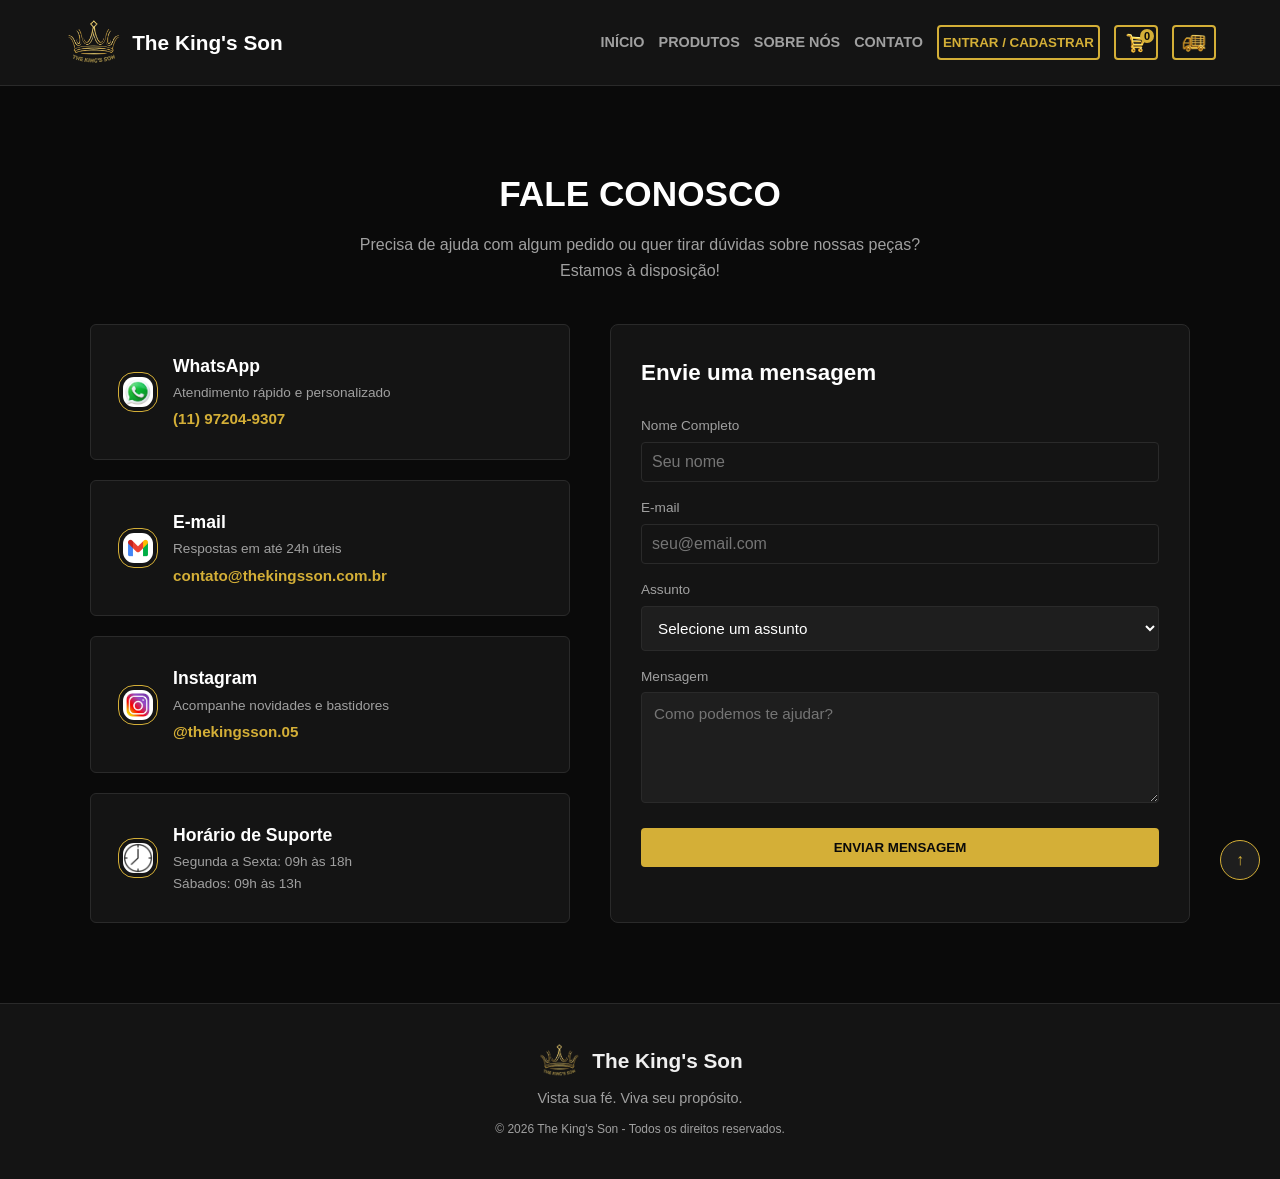
==== commit 04198ad6: "Add files via upload" ====
--- a/contato.html
+++ b/contato.html
@@ -24,6 +24,9 @@
                 <img src="./imagens/carrinho.png" alt="Carrinho de compras" class="icone-carrinho-img">
                 <!-- Contador de itens sobreposto -->
                 <span id="contador-carrinho" class="contador-carrinho">0</span>
+            </button>
+            <button type="button" id="botao-pedidos" class="botao-pedidos" aria-label="Abrir meus pedidos">
+                <a href="./meuspedidos.html"><img src="./imagens/caminhao.png" alt="Minhas compras" class="icone-pedidos-img" title="Meus pedidos"></a>
             </button>
         </nav>
     </header>
--- a/style.css
+++ b/style.css
@@ -75,7 +75,7 @@
     /* Centraliza os links verticalmente */
     align-items: center;
     /* Define o espaçamento entre os links */
-    gap: 18px;
+    gap: 14px;
 }
 /* Seleciona os links do menu */
 nav a{
@@ -410,7 +410,7 @@
     transform: translateY(-4px);
 }
 /* Define o container do botão e cria um contexto de posicionamento relativo */
-.botao-carrinho{
+.botao-carrinho, .botao-pedidos{
     /* Define o contexto de posicionamento relativo para o contador filho */
     position: relative;
     /* Ativa o layout flexbox para alinhar os elementos */
@@ -466,7 +466,7 @@
     line-height: 1;
 }
 /* Controla as dimensões e a exibição da imagem dentro do botão */
-.icone-carrinho-img{
+.icone-carrinho-img, .icone-pedidos-img{
     /* Define a largura da imagem */
     width: 26px;
     /* Define a altura da imagem */
@@ -1798,416 +1798,100 @@
     }
 }
 
-/* =========================================================
-   RESPONSIVIDADE - CELULAR
-   ========================================================= */
-
-@media (max-width: 768px) {
-
-    /* ---------- CONFIGURAÇÕES GERAIS ---------- */
-
-    body {
-        width: 100%;
-        overflow-x: hidden;
-    }
-
-    /* ---------- CABEÇALHO ---------- */
-
-    header {
-        padding: 15px 4%;
-        flex-direction: column;
-        gap: 15px;
-    }
-
-    .logo {
-        justify-content: center;
-        width: 100%;
-    }
-
-    .logo img {
-        height: 38px;
-    }
-
-    .logo h1 {
-        font-size: 1.1rem;
-    }
-
-    nav {
-        width: 100%;
-        justify-content: center;
-        flex-wrap: wrap;
-        gap: 10px;
-    }
-
-    nav a {
-        font-size: 0.75rem;
-    }
-
-    .botao-entrar {
-        font-size: 0.7rem;
-        padding: 7px 8px;
-    }
-
-    .botao-carrinho {
-        width: 42px;
-        height: 35px;
-    }
-
-
-    /* ---------- BANNER DA PÁGINA INICIAL ---------- */
-
-    .banner {
-        padding: 70px 20px;
-    }
-
-    .banner-texto h2 {
-        font-size: 2.2rem;
-    }
-
-    .banner-texto p {
-        font-size: 1rem;
-    }
-
-    .banner-texto .frase {
-        font-size: 0.8rem;
-    }
-
-    .botao {
-        padding: 12px 22px;
-    }
-
-
-    /* ---------- FAIXA DE INTRODUÇÃO ---------- */
-
-    .faixa-intro {
-        padding: 50px 15px;
-    }
-
-    .intro {
-        width: 100%;
-        padding: 30px 20px;
-    }
-
-    .intro p {
-        font-size: 1rem;
-    }
-
-
-    /* ---------- PRODUTOS ---------- */
-
-    .produtos {
-        padding: 30px 4%;
-    }
-
-    .produtos h2 {
-        font-size: 1.7rem;
-    }
-
-    .subtitulo {
-        font-size: 0.9rem;
-        margin-bottom: 25px;
-    }
-
-    .produtos-container {
-        flex-direction: column;
-        gap: 20px;
-    }
-
-    /* Filtros ocupam toda a largura */
-    .painel-filtros {
-        width: 100%;
-        padding: 18px;
-    }
-
-    /* Catálogo ocupa toda a largura */
-    .catalogo-wrapper {
-        width: 100%;
-    }
-
-    /* Produtos ficam 2 por linha */
-    .lista-produtos {
-        grid-template-columns: repeat(2, minmax(0, 1fr));
-        gap: 12px;
-    }
-
-    /* Imagem dos produtos */
-    .produto-imagem {
-        height: 180px;
-    }
-
-    .produto {
-        padding: 10px;
-    }
-
-    .produto h3 {
-        font-size: 0.95rem;
-    }
-
-    .produto p {
-        font-size: 0.8rem;
-    }
-
-    .produto strong {
-        font-size: 1rem;
-    }
-
-    .botao-comprar {
-        font-size: 0.8rem;
-        padding: 10px 5px;
-    }
-
-
-    /* ---------- PAGINAÇÃO ---------- */
-
-    .paginacao {
-        flex-wrap: wrap;
-        gap: 5px;
-    }
-
-    .paginacao button {
-        padding: 7px 10px;
-        font-size: 0.8rem;
-    }
-
-
-    /* ---------- SOBRE NÓS ---------- */
-
-    .manifestos-container {
-        padding: 40px 5%;
-    }
-
-    .manifestos-container h2 {
-        font-size: 1.8rem;
-        margin-bottom: 30px;
-    }
-
-    .grid-manifestos {
-        flex-direction: column;
-        gap: 15px;
-    }
-
-    .card-manifesto {
-        width: 100%;
-        padding: 20px;
-    }
-
-    .bordoes-grid {
-        flex-direction: column;
-        gap: 15px;
-    }
-
-    .categoria-bordao {
-        width: 100%;
-        padding: 18px;
-    }
-
-    .bordoes-secao h3 {
-        font-size: 1.4rem;
-    }
-
-
-    /* ---------- CONTATO ---------- */
-
-    .contato-secao {
-        padding: 50px 5%;
-    }
-
-    .contato-header h2 {
-        font-size: 1.8rem;
-    }
-
-    .contato-header p {
-        font-size: 0.9rem;
-    }
-
-    .contato-conteudo {
-        flex-direction: column;
-        gap: 20px;
-    }
-
-    .contato-info,
-    .contato-form {
-        width: 100%;
-        flex: none;
-    }
-
-    .info-card {
-        padding: 20px;
-    }
-
-    .contato-form {
-        padding: 20px;
-    }
-
-
-    /* ---------- FINALIZAR COMPRA ---------- */
-
-    .checkout-secao {
-        padding: 35px 5%;
-    }
-
-    .checkout-header h2 {
-        font-size: 1.8rem;
-    }
-
-    .checkout-container {
-        flex-direction: column;
-    }
-
-    .checkout-container .formulario,
-    .checkout-container .resumo {
-        width: 100%;
-        flex: none;
-    }
-
-    .checkout-container .formulario {
-        padding: 20px;
-    }
-
-    .checkout-container .resumo {
-        padding: 20px;
-        position: static;
-    }
-
-    .campo-duplo {
-        flex-direction: column;
-        gap: 15px;
-    }
-
-    .campo-duplo .grupo-input,
-    .campo-duplo .flex-2 {
-        min-width: 100%;
-        width: 100%;
-    }
-
-    .container-codigo-pix {
-        flex-direction: column;
-        align-items: stretch;
-    }
-
-    .container-codigo-pix input {
-        width: 100%;
-    }
-
-    .botao-copiar-pix {
-        width: 100%;
-    }
-
-
-    /* ---------- MODAL DE LOGIN ---------- */
-
-    .modal-conteudo {
-        width: 92%;
-        max-width: none;
-        padding: 25px 20px;
-    }
-
-
-    /* ---------- CARRINHO ---------- */
-
-    .carrinho-drawer {
-        width: 90%;
-        max-width: 400px;
-    }
-
-    .carrinho-conteudo {
-        padding: 15px;
-    }
-
-    .item-carrinho {
-        gap: 10px;
-    }
-
-    .item-carrinho img {
-        width: 50px;
-        height: 50px;
-    }
-
-
-    /* ---------- RODAPÉ ---------- */
-
-    footer {
-        padding: 30px 15px;
-    }
-
-    .footer-marca {
-        flex-direction: column;
-        gap: 5px;
-    }
-
-    footer h3 {
-        font-size: 1.1rem;
-    }
-
-    footer p {
-        font-size: 0.8rem;
-    }
-
-    footer .copyright {
-        font-size: 0.7rem;
-    }
-
-
-    /* ---------- BOTÃO VOLTAR AO TOPO ---------- */
-
-    .voltar-topo {
-        width: 35px;
-        height: 35px;
-        right: 12px;
-        bottom: 12px;
-    }
-}
-
-
-/* =========================================================
-   CELULARES MUITO PEQUENOS
-   ========================================================= */
-
-@media (max-width: 480px) {
-
-    .logo h1 {
-        font-size: 1rem;
-    }
-
-    nav {
-        gap: 7px;
-    }
-
-    nav a {
-        font-size: 0.68rem;
-    }
-
-    .botao-entrar {
-        font-size: 0.65rem;
-    }
-
-    .banner-texto h2 {
-        font-size: 1.8rem;
-    }
-
-    .banner-texto p {
-        font-size: 0.9rem;
-    }
-
-    /* Em celulares muito pequenos, um produto por linha */
-    .lista-produtos {
-        grid-template-columns: 1fr;
-    }
-
-    .produto-imagem {
-        height: 220px;
-    }
-
-    .manifestos-container h2 {
-        font-size: 1.5rem;
-    }
-
-    .modal-conteudo {
-        width: 95%;
-        padding: 20px 15px;
-    }
-
-    .carrinho-drawer {
-        width: 95%;
-    }
-}+
+
+/* ============== ESPECÍFICO DE MEUS PEDIDOS ============== */
+/* Seção principal que envolve toda a área de "Meus Pedidos" */
+.secao-pedidos{
+    /* Define a largura máxima da seção para não esticar demais em telas muito largas */
+    max-width: 1200px;
+    /* Aplica espaçamento externo acima e abaixo e centraliza a seção horizontalmente */
+    margin: 2rem auto;
+    /* Adiciona um espaçamento interno nas partes superior/inferior e nas laterais para evitar colar nas bordas em telas menores */
+    padding: 0 1rem;
+}
+/* Cartão individual para exibição de um pedido */
+.card-pedido{
+    /* Define uma borda fina e contínua ao redor do cartão */
+    border: 2px solid #d4af37;
+    /* Arredonda os cantos da borda do cartão */
+    border-radius: 8px;
+    /* Adiciona espaçamento interno em todas as direções dentro do cartão */
+    padding: 1rem;
+    /* Cria um espaçamento na parte inferior para afastar este cartão do próximo */
+    margin-bottom: 1.5rem;
+    /* Define a cor de fundo do cartão */
+    background-color: rgba(255, 255, 255, 0.3);
+    /* Aplica uma sombra suave abaixo do cartão */
+    box-shadow: 0 2px 4px rgba(0, 0, 0, 0.05);
+}
+/* Cabeçalho superior do cartão do pedido */
+.header-pedido{
+    /* Define o modelo de layout Flexbox para alinhar os elementos filhos em linha */
+    display: flex;
+    /* Distribui os elementos filhos empurrando o primeiro para a esquerda e o último para a direita */
+    justify-content: space-between;
+
+    /* Alinha os elementos filhos verticalmente ao centro */
+    align-items: center;
+    /* Cria uma linha divisória na parte inferior */
+    border-bottom: 1px solid #d4af37;
+    /* Adiciona de espaçamento interno na parte inferior antes da linha divisória */
+    padding-bottom: 0.5rem;
+    /* Cria um espaçamento externo na parte inferior para afastar o cabeçalho dos itens do pedido */
+    margin-bottom: 1rem;
+}
+/* Estilização da data em que o pedido foi realizado */
+.data-pedido{
+    /* Define o tamanho da fonte um pouco menor que o texto padrão */
+    font-size: 0.85rem;
+    /* Define a cor do texto */
+    color: #a0a0a0;
+    /* Adiciona um espaçamento à esquerda para afastar a data do número do pedido */
+    margin-left: 0.5rem;
+}
+/* Etiqueta que exibe o status do pedido */
+.status-pedido{
+    /* Define a cor de fundo da etiqueta */
+    background-color: #d4af37;
+    /* Define a cor do texto da etiqueta */
+    color: #0a0a0a;
+    /* Aplica espaçamento interno acima/abaixo e laterais para formar a etiqueta */
+    padding: 0.25rem 0.5rem;
+    /* Arredonda os cantos da etiqueta */
+    border-radius: 4px;
+    /* Define o tamanho da fonte do status */
+    font-size: 0.85rem;
+}
+/* Linha individual representando cada produto dentro do pedido */
+.item-pedido-linha{
+    /* Utiliza Flexbox para organizar o nome do produto/quantidade e o preço na mesma linha */
+    display: flex;
+    /* Empurra o nome/quantidade para a esquerda e o preço para a direita */
+    justify-content: space-between;
+    /* Adiciona um pequeno espaçamento interno acima e abaixo de cada item da lista */
+    padding: 0.3rem 0;
+}
+/* Rodapé do cartão de pedido */
+.footer-pedido{
+    /* Adiciona uma linha na parte superior do rodapé */
+    border-top: 1px solid #d4af37;
+    /* Adiciona um espaçamento na parte superior externa para separar da lista de itens */
+    margin-top: 1rem;
+    /* Adiciona espaçamento interno na parte superior abaixo da linha divisória */
+    padding-top: 0.5rem;
+    /* Alinha o texto do valor total à direita */
+    text-align: right;
+}
+/* Bloco exibido quando o utilizador não está logado na conta */
+.mensagem-login-necessario{
+    /* Alinha o texto da mensagem e o botão ao centro */
+    text-align: center;
+    /* Adiciona um espaçamento interno em todas as direções */
+    padding: 2rem;
+    /* Aplica uma borda pontilhada/tracejada */
+    border: 1px dashed #ccc;
+    /* Arredonda os cantos da caixa da mensagem */
+    border-radius: 8px;
+}
+
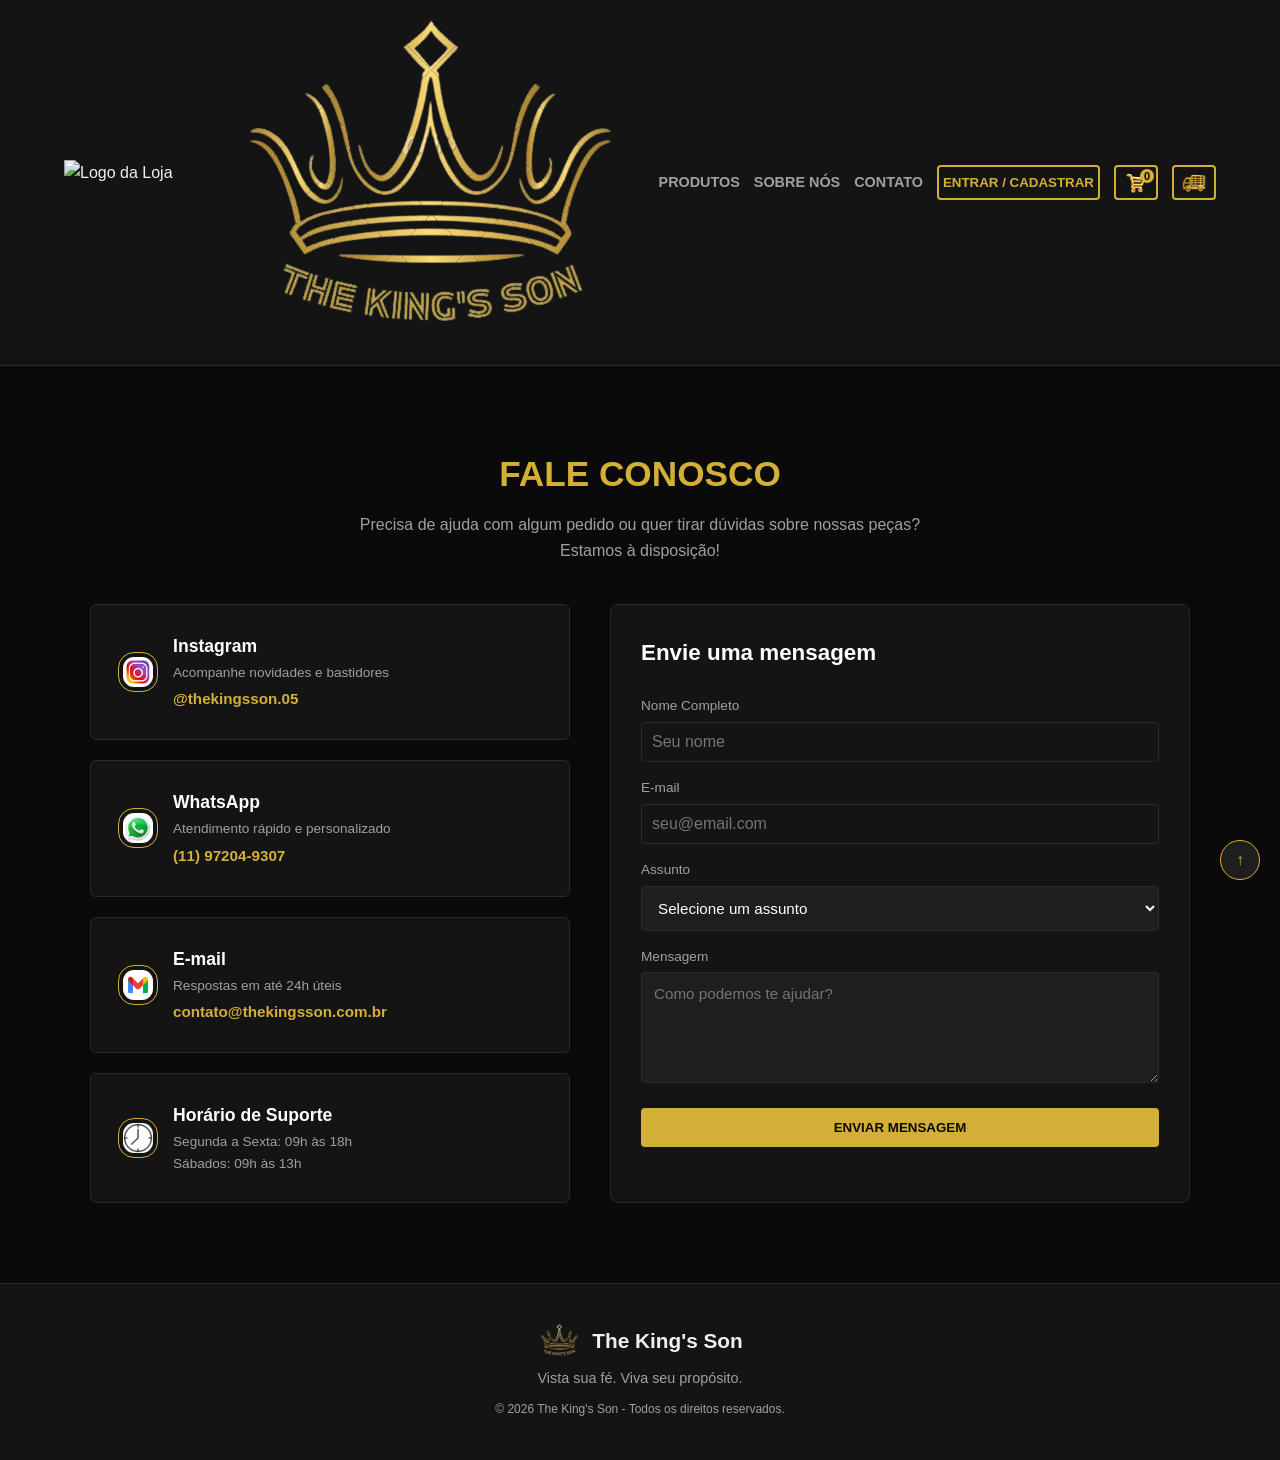
==== commit 82ac7f76: "Update contato.html with new metadata and content" ====
--- a/contato.html
+++ b/contato.html
@@ -3,25 +3,30 @@
 <head>
     <meta charset="UTF-8">
     <meta name="viewport" content="width=device-width, initial-scale=1.0">
-    <title>The King's Son | Moda Cristã</title>
+    <meta name="keywords" content="moda cristã, roupas cristãs, moda evangélica masculina, roupas evangélicas modernas, streetwear cristão, vestuário cristão, camiseta cristã, camiseta evangélica masculina, camiseta com frase bíblica, camiseta com estampa de Jesus, camiseta cristã streetwear, camiseta cristã personalizada, moletom cristão, moletom evangélico, blusa de frio cristã, moletom com frase bíblica, roupas cristãs de inverno, roupas cristãs streetwear, camiseta gospel estilosa, moda cristã urbana, roupas com mensagens de fé, camiseta cristã masculina e The King's Son roupas cristãs">
+    <meta name="author" content="Carmen Caroline, Guilherme Lucca, Maryane Aparecida">
+    <meta property="og:title" content="The King's Son | Vista sua Fé">
+    <meta property="og:description" content="Moda cristã com identidade, estilo e propósito. Conheça a The King's Son e expresse sua fé através do seu estilo.">
+    <meta property="og:type" content="website">
+    <meta name="robots" content="index, follow">
+    <title>The King's Son | Contato</title>
     <link rel="stylesheet" href="style.css">
 </head>
 <body id="topo">
     <!-- CABEÇALHO DA PÁGINA -->
     <header>
         <div class="logo">
-            <img src="./imagens/logopng.png" alt="Logo da marca The King's Son">
-            <h1>The King's Son</h1>
+            <img src="./imagens/logotexto.png" alt="Logo da Loja">
         </div>
         <nav aria-label="Navegação Principal">
-            <a href="./index.html">INÍCIO</a>
+            <a href="./index.html"><img class="logoinicio" src="./imagens/logopng.png" alt="Logo da marca The King's Son" title="Início"></a>
             <a href="./produtos.html">PRODUTOS</a>
             <a href="./sobrenos.html">SOBRE NÓS</a>
             <a href="#topo">CONTATO</a>
             <button type="button" id="botao-login-modal" class="botao-entrar">ENTRAR / CADASTRAR</button>
             <!-- Botão de acionamento do carrinho ajustado para corresponder ao JS -->
             <button type="button" id="botao-carrinho" class="botao-carrinho" aria-label="Abrir carrinho de compras">
-                <img src="./imagens/carrinho.png" alt="Carrinho de compras" class="icone-carrinho-img">
+                <img src="./imagens/carrinho.png" alt="Carrinho de compras" class="icone-carrinho-img" title="Meu Carrinho">
                 <!-- Contador de itens sobreposto -->
                 <span id="contador-carrinho" class="contador-carrinho">0</span>
             </button>
@@ -44,6 +49,14 @@
                 <!-- CANAIS DE ATENDIMENTO E REDES SOCIAIS -->
                     <div class="contato-info">
                         <div class="info-card">
+                            <img src="./imagens/instagram.jpg" alt="Ícone do Instagram" class="info-img">
+                            <div class="info-texto">
+                                <h3>Instagram</h3>
+                                <p>Acompanhe novidades e bastidores</p>
+                                <a href="https://www.instagram.com/thekingsson.05?stkn=bnY3dXJkcWxwdWU1" target="_blank" rel="noopener noreferrer" class="link-destaque">@thekingsson.05</a>
+                            </div>
+                        </div>
+                        <div class="info-card">
                             <img src="./imagens/whatsapp.jpg" alt="Ícone do WhatsApp" class="info-img">
                             <div class="info-texto">
                                 <h3>WhatsApp</h3>
@@ -57,14 +70,6 @@
                                 <h3>E-mail</h3>
                                 <p>Respostas em até 24h úteis</p>
                                 <a href="https://mail.google.com/mail/?view=cm&amp;fs=1&amp;to=contato@thekingsson.com.br&amp;su=Suporte%20The%20Kings%20Sons" target="_blank" rel="noopener noreferrer" class="link-destaque">contato@thekingsson.com.br</a>
-                            </div>
-                        </div>
-                        <div class="info-card">
-                            <img src="./imagens/instagram.jpg" alt="Ícone do Instagram" class="info-img">
-                            <div class="info-texto">
-                                <h3>Instagram</h3>
-                                <p>Acompanhe novidades e bastidores</p>
-                                <a href="https://www.instagram.com/thekingsson.05?stkn=bnY3dXJkcWxwdWU1" target="_blank" rel="noopener noreferrer" class="link-destaque">@thekingsson.05</a>
                             </div>
                         </div>
                         <div class="info-card horarios">
@@ -177,4 +182,4 @@
     <!-- SCRIPTS EXTERNOS -->
     <script type="text/javascript" src="script.js"></script>
 </body>
-</html>+</html>
--- a/style.css
+++ b/style.css
@@ -731,11 +731,18 @@
 /* Seleciona a seção do banner de destaque */
 .banner{
     /* Define o espaçamento interno vertical e lateral */
-    padding: 100px 20px;
+    padding: 160px 20px;
     /* Centraliza todo o texto da seção */
     text-align: center;
-    /* Define a cor de fundo do banner */
-    background-color: #141414;
+    /* Define a imagem de fundo */
+    background-image: linear-gradient(rgba(30, 30, 30, 0.6), rgba(30, 30, 30, 0.6)), 
+    url(./imagens/produto1.jpg);
+    /* Evita que a imagem de fundo se repita se for menor que a seção */
+    background-repeat: no-repeat;
+    /* Centraliza a imagem na seção */
+    background-position: center;
+    /* Reduz e ajusta a imagem para que ela apareça 100% inteira na tela sem cortes */
+    background-size: contain;
     /* Adiciona uma linha divisória no topo */
     border-bottom: 1px solid #2a2a2a;
 }
@@ -744,7 +751,7 @@
     /* Define o tamanho da fonte */
     font-size: 0.9rem;
     /* Define a cor de destaque do texto */
-    color: #d4af37;
+    color: #fff;
     /* Define o peso da fonte como negrito */
     font-weight: bold;
     /* Adiciona espaçamento na parte inferior */
@@ -756,13 +763,15 @@
     font-size: 3rem;
     /* Adiciona espaçamento abaixo do título */
     margin-bottom: 10px;
+    /* Define a cor de destaque do texto */
+    color: #d4af37;
 }
 /* Seleciona o parágrafo descritivo do banner */
 .banner-texto p{
     /* Define o tamanho da fonte */
     font-size: 1.1rem;
     /* Define a cor do texto secundário */
-    color: #a0a0a0;
+    color: #fff;
     /* Adiciona margem na parte inferior */
     margin-bottom: 30px;
 }
@@ -808,8 +817,8 @@
     background-position: center;
     /* Reduz e ajusta a imagem para que ela apareça 100% inteira na tela sem cortes */
     background-size: contain;
-    /* Define uma cor de fundo reserva para preencher os lados caso a imagem seja menor */
-    background-color: #1e1e1e;
+    /* Define a cor de fundo */
+    background-color: #fff;
     /* Adiciona uma linha divisória no topo */
     border-bottom: 1px solid #2a2a2a;
 }
@@ -817,8 +826,8 @@
 .intro{
     /* Define o limite máximo de largura do cartão */
     max-width: 800px;
-    /* Define a cor de fundo do cartão interno para contrastar com a imagem de fundo */
-    background-color: rgba(255, 255, 255, 0.70);
+    /* Define a cor de fundo do cartão interno */
+    background-color: rgba(10, 10, 10, 0.8);
     /* Adiciona espaçamento interno em todas as direções do cartão */
     padding: 50px 40px;
     /* Define o grau de arredondamento dos cantos do cartão */
@@ -829,8 +838,8 @@
     box-shadow: 0 4px 20px rgba(0, 0, 0, 0.15);
     /* Cria uma faixa de borda decorativa sólida apenas no lado esquerdo do cartão */
     border-left: 4px solid #d4af37;
-    /* Garante a cor escura dos textos internos para contraste com fundo claro */
-    color: #1a1a1a;
+    /* Garante a cor dos textos internos */
+    color: #a0a0a0;
 }
 /* Seleciona o texto dentro da faixa introdutória */
 .intro p{
@@ -862,6 +871,8 @@
     font-size: 2rem;
     /* Define a margem na base do título */
     margin-bottom: 5px;
+    /* Define a cor para texto */
+    color: #d4af37;
 }
 /* Seleciona o parágrafo explicativo da seção */
 .subtitulo{
@@ -902,7 +913,7 @@
     /* Define o tamanho do título */
     font-size: 1.2rem;
     /* Define a cor para o cabeçalho */
-    color: #d4af37;
+    color: #fff;
     /* Adiciona uma borda na base do título */
     border-bottom: 1px solid #2a2a2a;
     /* Espaçamento interno na parte inferior */
@@ -919,8 +930,8 @@
 .grupo-filtro h4{
     /* Define o tamanho da fonte */
     font-size: 0.95rem;
-    /* Define a cor para texto claro */
-    color: #ffffff;
+    /* Define a cor para texto */
+    color: #d4af37;
     /* Espaçamento externo na base */
     margin-bottom: 10px;
 }
@@ -956,9 +967,9 @@
     /* Define o fundo transparente */
     background-color: transparent;
     /* Cor do texto do botão */
-    color: #a0a0a0;
+    color: #d4af37;
     /* Borda do botão */
-    border: 1px solid #2a2a2a;
+    border: 1px solid #d4af37;
     /* Cantos levemente arredondados */
     border-radius: 4px;
     /* Cursor no padrão de ação clicável */
@@ -983,7 +994,7 @@
 .lista-produtos{
     /* Habilita o modelo de exibição em grade bidimensional */
     display: grid;
-    /* Define 3 colunas de larguras iguais com responsividade dinâmica */
+    /* Define colunas de larguras iguais com responsividade dinâmica */
     grid-template-columns: repeat(auto-fill, minmax(220px, 1fr));
     /* Define o espaçamento entre linhas e colunas de produtos */
     gap: 20px;
@@ -1079,6 +1090,8 @@
     border-radius: 4px;
     /* Transição suave ao passar o cursor */
     transition: background-color 0.3s;
+    /* Garante que o botão ocupe 100% da largura do elemento pai */
+    width: 100%;
 }
 /* Efeito ao passar o mouse sobre o botão de compra */
 .botao-comprar:hover{
@@ -1152,6 +1165,10 @@
     /* Define a cor de fundo da seção */
     background-color: #141414;
 }
+.manifestos-container p{
+    /* Aumenta o espaço entre um parágrafo e outro */
+    margin-bottom: 1.5rem;
+}
 /* Seleciona o título principal dos manifestos */
 .manifestos-container h2{
     /* Centraliza o título */
@@ -1160,6 +1177,13 @@
     font-size: 2.2rem;
     /* Adiciona margem na parte inferior */
     margin-bottom: 40px;
+    /* Define a cor do texto */
+    color: #d4af37;
+}
+/* Seleciona o subtítulo dos manifestos */
+.manifestos-container h4{
+    /* Define a cor do texto */
+    color: #d4af37;
 }
 /* Seleciona o grupo/grade dos cartões de manifesto */
 .grid-manifestos{
@@ -1172,8 +1196,8 @@
     /* Adiciona espaçamento na parte inferior */
     margin-bottom: 50px;
 }
-/* Seleciona a numeração em destaque do manifesto */
-.numero-manifesto{
+/* Seleciona o título em destaque do manifesto */
+.titulo-manifesto{
     /* Define o tamanho do número */
     font-size: 1.8rem;
     /* Aplica o peso em negrito */
@@ -1185,83 +1209,11 @@
     /* Adiciona distância em relação ao texto */
     margin-bottom: 10px;
 }
-/* Seleciona o título da área de bordões */
-.bordoes-secao h3{
-    /* Define o tamanho da fonte do título */
-    font-size: 1.6rem;
-    /* Centraliza o alinhamento do texto */
-    text-align: center;
-    /* Adiciona espaçamento abaixo do título */
-    margin-bottom: 30px;
-}
-/* Seleciona o container organizador dos bordões */
-.bordoes-grid{
-    /* Habilita o layout flexível */
-    display: flex;
-    /* Permite a quebra dos elementos em várias linhas */
-    flex-wrap: wrap;
-    /* Define a distância entre as categorias */
-    gap: 20px;
-}
-/* Seleciona o bloco de categoria de bordão */
-.categoria-bordao{
-    /* Define a cor de fundo do bloco */
-    background-color: #1e1e1e;
-    /* Aplica espaçamento interno */
-    padding: 20px;
-    /* Arredonda as pontas do container */
-    border-radius: 6px;
-    /* Aplica uma borda fina ao redor do bloco */
-    border: 1px solid #2a2a2a;
-    /* Define o comportamento adaptável do bloco na tela */
-    flex: 1 1 250px;
-}
-/* Seleciona o sub-título da categoria */
-.categoria-bordao h4{
-    /* Define o tamanho da fonte */
-    font-size: 1.1rem;
-    /* Adiciona margem inferior */
-    margin-bottom: 15px;
-    /* Define a cor do texto do título */
-    color: #d4af37;
-}
-/* Seleciona a lista de frases */
-.categoria-bordao ul{
-    /* Remove os marcadores/pontos da lista */
-    list-style: none;
-}
-/* Seleciona cada frase da lista */
-.categoria-bordao li{
-    /* Aplica espaçamento interno superior e inferior */
-    padding: 6px 0;
-    /* Cria uma linha divisória na parte inferior */
-    border-bottom: 1px solid #2a2a2a;
-    /* Define o tamanho da fonte */
-    font-size: 0.9rem;
-    /* Define a cor do texto da frase */
-    color: #a0a0a0;
-}
-/* Seleciona a categoria com foco principal */
-.categoria-bordao.destaque-marca{
-    /* Altera a cor da borda do container de destaque */
-    border: 1px solid #d4af37;
-}
-/* Seleciona a caixa do bordão oficial */
-.bordao-principal{
-    /* Adiciona margem na parte superior */
-    margin-top: 15px;
-    /* Aplica espaçamento interno */
-    padding: 10px;
-    /* Define a cor de fundo da caixa */
-    background-color: #2a2a2a;
-    /* Arredonda as bordas da caixa */
-    border-radius: 4px;
-    /* Centraliza o texto */
-    text-align: center;
-    /* Define a cor do texto */
-    color: #d4af37;
-}
-
+/* Sobre a bolinha da tag <li> de um <ul> */
+ul li::marker{
+    /* Define a cor SOMENTE da bolinha */
+    color: #d4af37;
+}
 
 
 /* ============== ESPECÍFICO DE CONTATO ============== */
@@ -1294,6 +1246,8 @@
     color: #ffffff;
     /* Adiciona margem na parte inferior */
     margin-bottom: 10px;
+    /* Define a cor do texto */
+    color: #d4af37;
 }
 /* Seleciona o parágrafo descritivo do cabeçalho */
 .contato-header p{
@@ -1492,7 +1446,7 @@
     /* Define o tamanho da fonte */
     font-size: 2.2rem;
     /* Define a cor do texto */
-    color: #ffffff;
+    color: #d4af37;
     /* Adiciona um espaçamento externo inferior */
     margin-bottom: 5px;
 }
@@ -1524,7 +1478,7 @@
     /* Define o tamanho da fonte */
     font-size: 1.3rem;
     /* Define a cor do texto */
-    color: #ffffff;
+    color: #d4af37;
     /* Cria uma linha divisória na parte inferior com borda sólida */
     border-bottom: 1px solid #2a2a2a;
     /* Adiciona um espaçamento interno inferior acima da linha */
@@ -1831,7 +1785,6 @@
     display: flex;
     /* Distribui os elementos filhos empurrando o primeiro para a esquerda e o último para a direita */
     justify-content: space-between;
-
     /* Alinha os elementos filhos verticalmente ao centro */
     align-items: center;
     /* Cria uma linha divisória na parte inferior */
@@ -1894,4 +1847,161 @@
     /* Arredonda os cantos da caixa da mensagem */
     border-radius: 8px;
 }
-
+/* ==========================================
+   CONFIGURAÇÕES RESPONSIVAS (DISPOSITIVOS MÓVEIS)
+   ========================================== */
+
+@media (max-width: 768px) {
+    /* --- CABEÇALHO E NAVEGAÇÃO --- */
+    header {
+        flex-direction: column;
+        gap: 15px;
+        padding: 15px 3%;
+    }
+
+    nav {
+        flex-wrap: wrap;
+        justify-content: center;
+        gap: 10px;
+    }
+
+    nav a {
+        font-size: 0.8rem;
+    }
+
+    .botao-entrar {
+        font-size: 0.8rem;
+        padding: 6px 10px;
+    }
+
+    /* --- BANNER PRINCIPAL (INDEX) --- */
+    .banner {
+        padding: 80px 15px;
+        background-size: cover; /* Ajusta a imagem de fundo em telas menores */
+    }
+
+    .banner-texto h2 {
+        font-size: 1.8rem;
+    }
+
+    /* --- PÁGINA DE PRODUTOS E FILTROS --- */
+    .produtos-container {
+        flex-direction: column;
+    }
+
+    .painel-filtros {
+        width: 100%;
+        margin-bottom: 20px;
+    }
+
+    .lista-produtos {
+        grid-template-columns: repeat(auto-fit, minmax(200px, 1fr));
+        gap: 15px;
+    }
+
+    /* --- FORMULÁRIOS (CONTATO E CHECKOUT) --- */
+    .contato-conteudo,
+    .checkout-container {
+        flex-direction: column;
+        gap: 20px;
+    }
+
+    .campo-duplo {
+        flex-direction: column;
+        gap: 10px;
+    }
+
+    /* --- MODAIS E GAVETA DO CARRINHO --- */
+    .modal-conteudo {
+        width: 95%;
+        padding: 20px;
+    }
+
+    .carrinho-drawer {
+        max-width: 100%; /* Ocupa a tela inteira em celulares para facilitar o uso */
+    }
+
+    /* --- MANIFESTO / SOBRE NÓS --- */
+    .grid-manifestos {
+        grid-template-columns: 1fr;
+    }
+}
+/* ==========================================
+   AJUSTES RESPONSIVOS FORÇADOS PARA PRODUTOS E MÓVEIS
+   ========================================== */
+
+@media screen and (max-width: 768px) {
+    /* --- ESTRUTURA DA PÁGINA DE PRODUTOS --- */
+    .produtos, #produtos {
+        padding: 20px 3% !important;
+    }
+
+    .produtos-container {
+        display: flex !important;
+        flex-direction: column !important;
+        width: 100% !important;
+        gap: 20px !important;
+    }
+
+    /* --- PAINEL DE FILTROS --- */
+    .painel-filtros {
+        width: 100% !important;
+        flex: 1 1 100% !important;
+        box-sizing: border-box !important;
+    }
+
+    /* --- WRAPPER E CATÁLOGO DE PRODUTOS --- */
+    .catalogo-wrapper {
+        width: 100% !important;
+        flex: 1 1 100% !important;
+        min-width: 0 !important;
+    }
+
+    .lista-produtos {
+        display: grid !important;
+        grid-template-columns: repeat(auto-fill, minmax(130px, 1fr)) !important;
+        gap: 10px !important;
+        width: 100% !important;
+    }
+
+    /* --- CARDS DOS PRODUTOS --- */
+    .card-produto, .produto, #produtos .produto {
+        padding: 10px !important;
+        box-sizing: border-box !important;
+    }
+
+    .produto-imagem {
+        height: 130px !important;
+        margin-bottom: 8px !important;
+    }
+
+    .produto h3 {
+        font-size: 0.85rem !important;
+    }
+
+    .produto p {
+        font-size: 0.75rem !important;
+    }
+
+    .produto strong {
+        font-size: 0.9rem !important;
+        margin-bottom: 8px !important;
+    }
+
+    .botao-comprar {
+        font-size: 0.75rem !important;
+        padding: 8px 4px !important;
+    }
+
+    /* --- PAGINAÇÃO --- */
+    .paginacao {
+        flex-wrap: wrap !important;
+        gap: 5px !important;
+        margin-top: 20px !important;
+    }
+
+    .paginacao button {
+        padding: 6px 10px !important;
+        font-size: 0.8rem !important;
+    }
+}
